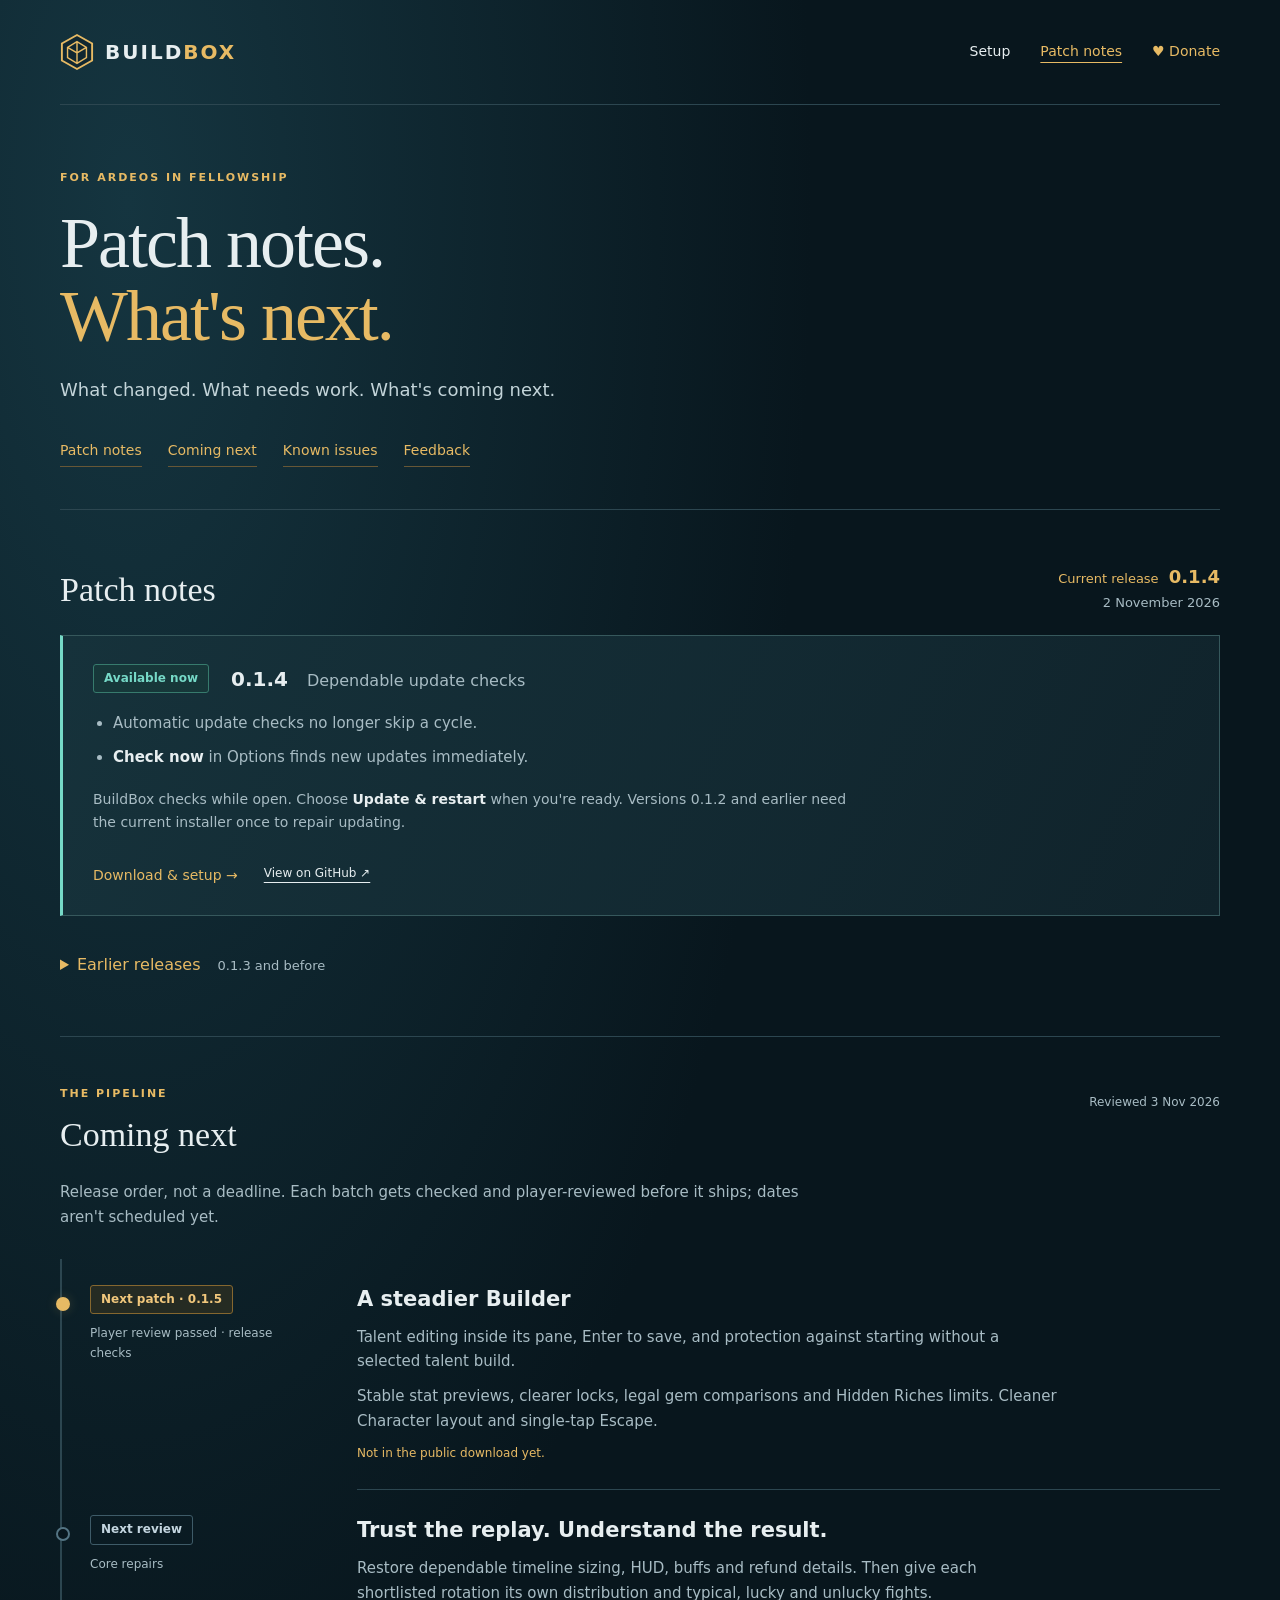
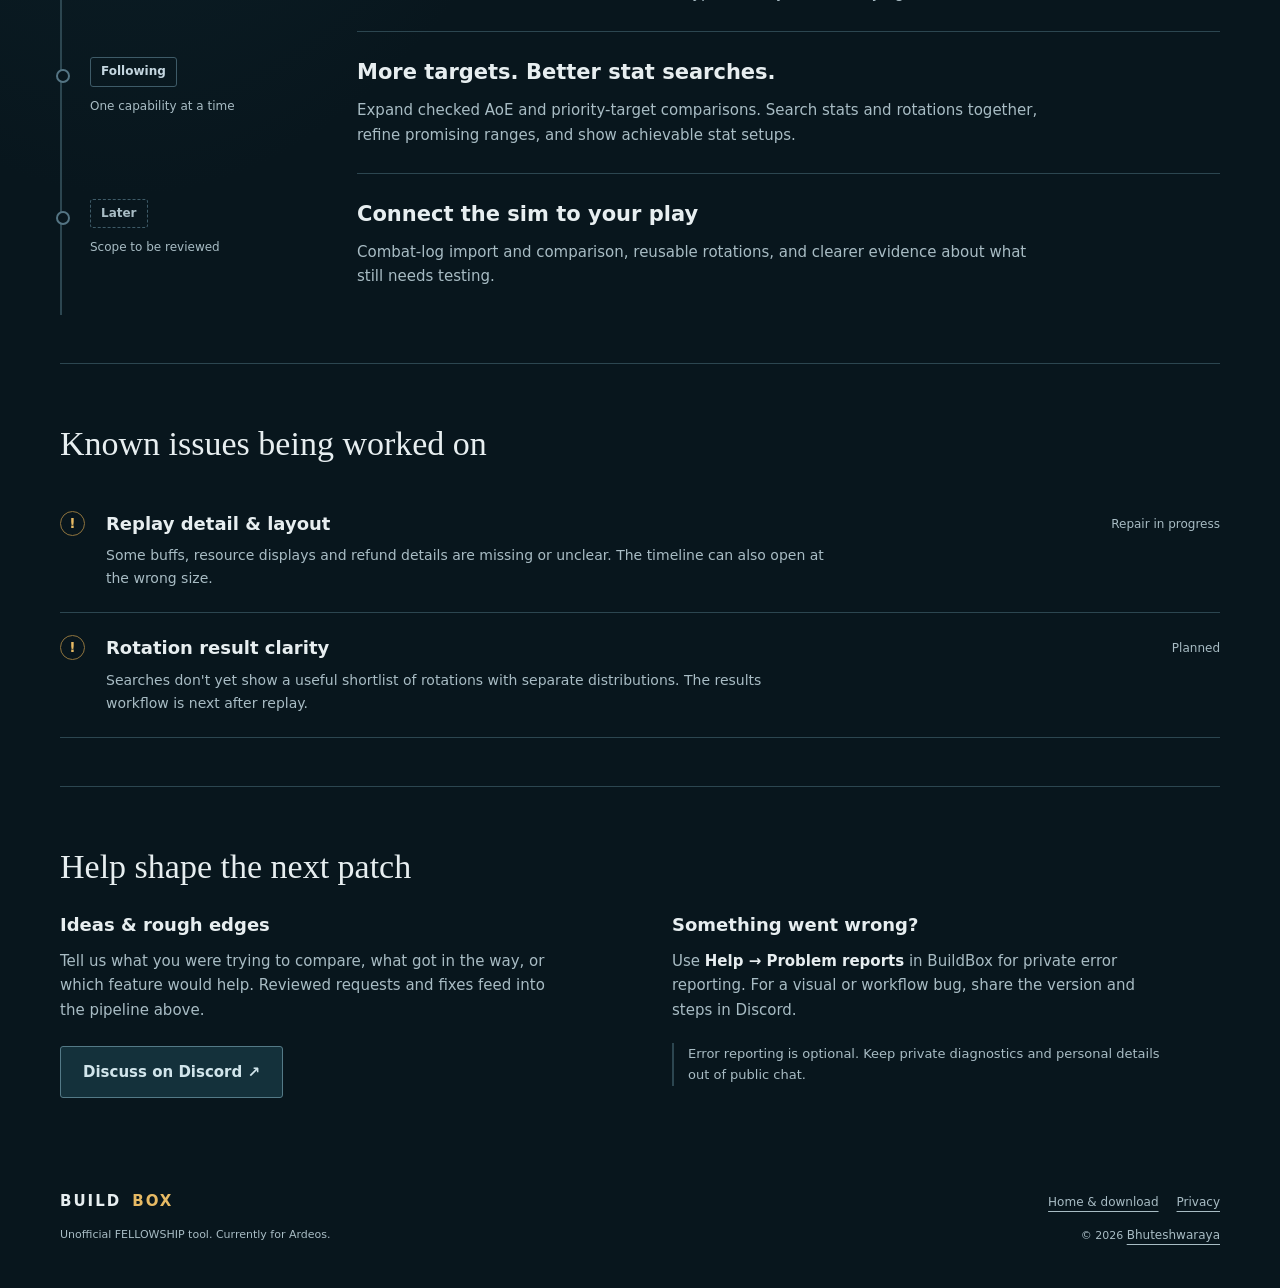
==== patch-notes.html @ 44f5eed3 "Add patch notes, upcoming features and feedback guidance" ====
<!doctype html>
<html lang="en">
<head>
  <meta charset="utf-8">
  <meta name="viewport" content="width=device-width, initial-scale=1">
  <meta name="description" content="BuildBox patch notes, upcoming features and known issues. Follow development of the Ardeos build and rotation optimizer for FELLOWSHIP.">
  <meta property="og:type" content="website">
  <meta property="og:title" content="BuildBox — Patch notes &amp; what's next">
  <meta property="og:description" content="Released changes, the upcoming feature pipeline, and ways to help improve BuildBox for Ardeos.">
  <meta property="og:url" content="https://bhuteshwaraya.github.io/buildbox/patch-notes.html">
  <meta name="twitter:card" content="summary">
  <meta name="color-scheme" content="dark">
  <meta name="referrer" content="strict-origin-when-cross-origin">
  <title>Patch notes &amp; what's next — BuildBox</title>
  <link rel="icon" href="mark.svg" type="image/svg+xml">
  <link rel="stylesheet" href="style.css?v=20261103-notes">
  <link rel="stylesheet" href="updates.css?v=20261103">
</head>
<body class="updates-page">
  <a class="skip" href="#main">Skip to content</a>
  <header class="site-header wrap">
    <a class="brand" href="./" aria-label="BuildBox home"><img src="mark.svg" width="34" height="38" alt=""><span>BUILD<span class="gold">BOX</span></span></a>
    <nav aria-label="Main navigation"><a href="./#setup">Setup</a><a href="patch-notes.html" aria-current="page">Patch notes</a><a class="support-link" href="https://ko-fi.com/bhuteshwaraya" target="_blank" rel="noopener noreferrer">♥ Donate</a></nav>
  </header>
  <main id="main" class="wrap">
    <section class="updates-intro" aria-labelledby="updates-title">
      <p class="eyebrow">FOR ARDEOS IN FELLOWSHIP</p>
      <h1 id="updates-title">Patch notes.<br><em>What's next.</em></h1>
      <p class="intro">What changed. What needs work. What's coming next.</p>
      <nav class="page-links" aria-label="On this page"><a href="#released">Patch notes</a><a href="#pipeline">Coming next</a><a href="#known-issues">Known issues</a><a href="#feedback">Feedback</a></nav>
    </section>

    <section id="released" class="section" aria-labelledby="released-title">
      <div class="section-heading"><h2 id="released-title">Patch notes</h2><p class="release-date">Current release <strong>0.1.4</strong><br><time datetime="2026-11-02">2 November 2026</time></p></div>
      <article class="release-entry current-release" aria-labelledby="release-014">
        <div class="release-label"><span class="status-chip live">Available now</span><h3 id="release-014">0.1.4 <span>Dependable update checks</span></h3></div>
        <ul class="patch-list"><li>Automatic update checks no longer skip a cycle.</li><li><strong>Check now</strong> in Options finds new updates immediately.</li></ul>
        <p class="release-context">BuildBox checks while open. Choose <strong>Update &amp; restart</strong> when you're ready. Versions 0.1.2 and earlier need the current installer once to repair updating.</p>
        <div class="release-footer"><a class="text-link" href="./">Download &amp; setup →</a><a href="https://github.com/Bhuteshwaraya/buildbox/releases/tag/v0.1.4">View on GitHub ↗</a></div>
      </article>
      <details class="release-history">
        <summary>Earlier releases <span>0.1.3 and before</span></summary>
        <article class="release-entry"><h3>0.1.3 <span>Update recovery</span></h3><ul class="patch-list"><li>Fixed updates failing to restart BuildBox.</li><li>Update errors stay visible, and your saved setup is kept.</li></ul></article>
        <article class="release-entry"><h3>0.1.2 <span>Update controls</span></h3><ul class="patch-list"><li>Added one-action <strong>Update &amp; restart</strong> and immediate <strong>Check now</strong>.</li></ul><p class="release-context">Use the current installer if you're still on this version.</p></article>
        <article class="release-entry"><h3>0.1.1 <span>In-app updating</span></h3><ul class="patch-list"><li>Added update notifications, download progress, installation and restart inside BuildBox.</li><li>Added saved-work backups and restoration of compatible setup.</li></ul></article>
        <article class="release-entry"><h3>0.1.0.2 <span>Saved reports</span></h3><ul class="patch-list"><li>Fixed saved reports and replays failing to open after an update.</li><li>Reduced the Windows download size.</li></ul></article>
        <article class="release-entry"><h3>First release <span>The starting point</span></h3><ul class="patch-list"><li>Build choices, relic locks, talent cards, gems and Enchant counts.</li><li>Fight setup, rotation searches and computer-usage controls.</li><li>Build results, damage breakdowns and replay timelines.</li><li>Windows setup, save backups, Help and optional private error reports.</li></ul></article>
        <a class="text-link" href="https://github.com/Bhuteshwaraya/buildbox/releases">All GitHub releases ↗</a>
      </details>
    </section>

    <section id="pipeline" class="section" aria-labelledby="pipeline-title">
      <div class="section-heading"><div><p class="eyebrow">THE PIPELINE</p><h2 id="pipeline-title">Coming next</h2></div><p class="roadmap-date">Reviewed <time datetime="2026-11-03">3 Nov 2026</time></p></div>
      <p class="section-lead">Release order, not a deadline. Each batch gets checked and player-reviewed before it ships; dates aren't scheduled yet.</p>
      <ol class="pipeline-list">
        <li class="pipeline-step next-up">
          <div class="pipeline-stage"><span class="status-chip testing">Next patch · 0.1.5</span><span class="stage-detail">Player review passed · release checks</span></div>
          <div class="pipeline-body"><h3>A steadier Builder</h3><p>Talent editing inside its pane, Enter to save, and protection against starting without a selected talent build.</p><p>Stable stat previews, clearer locks, legal gem comparisons and Hidden Riches limits. Cleaner Character layout and single-tap Escape.</p><p class="not-released">Not in the public download yet.</p></div>
        </li>
        <li class="pipeline-step">
          <div class="pipeline-stage"><span class="status-chip">Next review</span><span class="stage-detail">Core repairs</span></div>
          <div class="pipeline-body"><h3>Trust the replay. Understand the result.</h3><p>Restore dependable timeline sizing, HUD, buffs and refund details. Then give each shortlisted rotation its own distribution and typical, lucky and unlucky fights.</p></div>
        </li>
        <li class="pipeline-step">
          <div class="pipeline-stage"><span class="status-chip">Following</span><span class="stage-detail">One capability at a time</span></div>
          <div class="pipeline-body"><h3>More targets. Better stat searches.</h3><p>Expand checked AoE and priority-target comparisons. Search stats and rotations together, refine promising ranges, and show achievable stat setups.</p></div>
        </li>
        <li class="pipeline-step">
          <div class="pipeline-stage"><span class="status-chip later">Later</span><span class="stage-detail">Scope to be reviewed</span></div>
          <div class="pipeline-body"><h3>Connect the sim to your play</h3><p>Combat-log import and comparison, reusable rotations, and clearer evidence about what still needs testing.</p></div>
        </li>
      </ol>
    </section>

    <section id="known-issues" class="section" aria-labelledby="issues-title">
      <h2 id="issues-title">Known issues being worked on</h2>
      <div class="issue-list"><article><span class="issue-marker" aria-hidden="true">!</span><div><h3>Replay detail &amp; layout</h3><p>Some buffs, resource displays and refund details are missing or unclear. The timeline can also open at the wrong size.</p></div><span class="issue-state">Repair in progress</span></article><article><span class="issue-marker" aria-hidden="true">!</span><div><h3>Rotation result clarity</h3><p>Searches don't yet show a useful shortlist of rotations with separate distributions. The results workflow is next after replay.</p></div><span class="issue-state">Planned</span></article></div>
    </section>

    <section id="feedback" class="section" aria-labelledby="feedback-title">
      <h2 id="feedback-title">Help shape the next patch</h2>
      <div class="feedback-grid"><article><h3>Ideas &amp; rough edges</h3><p>Tell us what you were trying to compare, what got in the way, or which feature would help. Reviewed requests and fixes feed into the pipeline above.</p><a class="button feedback-button" href="https://discord.gg/cBM9TTjxJ" target="_blank" rel="noopener noreferrer">Discuss on Discord ↗</a></article><article><h3>Something went wrong?</h3><p>Use <strong>Help → Problem reports</strong> in BuildBox for private error reporting. For a visual or workflow bug, share the version and steps in Discord.</p><p class="privacy-hint">Error reporting is optional. Keep private diagnostics and personal details out of public chat.</p></article></div>
    </section>
  </main>
  <footer class="wrap footer"><div><span class="brand">BUILD<span class="gold">BOX</span></span><p>Unofficial FELLOWSHIP tool. Currently for Ardeos.</p></div><div><a href="./">Home &amp; download</a><a href="./#privacy">Privacy</a><p>© 2026 <a href="https://github.com/Bhuteshwaraya">Bhuteshwaraya</a></p></div></footer>
</body>
</html>
---- style.css ----
:root{color-scheme:dark;--bg:#08161d;--panel:#102731;--line:#2c4650;--text:#e7eef0;--muted:#a8bcc4;--gold:#e7ba64;--teal:#76d9c7}*{box-sizing:border-box}html{scroll-behavior:smooth;scroll-padding-top:32px}body{margin:0;background:radial-gradient(ellipse at 10% 7%,#153540 0,transparent 42%),var(--bg);color:var(--text);font:16px/1.65 "Segoe UI",system-ui,sans-serif}.wrap{width:min(1160px,calc(100% - 64px));margin-inline:auto}a{color:inherit;text-underline-offset:5px}a:hover{color:var(--gold)}a:focus-visible,summary:focus-visible{outline:3px solid var(--teal);outline-offset:5px}h1,h2,h3,p{margin:0}h1,h2{font-family:Georgia,"Times New Roman",serif;font-weight:400}h3{font-size:18px;font-weight:600;line-height:1.4}.gold{color:var(--gold)}.muted{color:var(--muted)}.site-header{min-height:105px;display:flex;justify-content:space-between;align-items:center;border-bottom:1px solid var(--line);gap:28px}.brand{display:inline-flex;align-items:center;gap:11px;text-decoration:none;font-weight:650;letter-spacing:2px;font-size:20px}.brand>span{display:inline}nav{display:flex;align-items:center;gap:30px;font-size:14px}nav a{text-decoration:none}.support-link{color:var(--gold)}.hero{display:grid;grid-template-columns:1.12fr 1fr;gap:72px;padding-block:74px 84px}.eyebrow{font-size:11px;font-weight:650;letter-spacing:2px;color:var(--gold);line-height:1.6}.status-dot{display:inline-block;background:var(--teal);border-radius:50%;width:6px;height:6px;margin-right:9px;vertical-align:2px}h1{font-size:clamp(60px,6.8vw,88px);line-height:1.02;letter-spacing:-3px;margin:24px 0 28px}h1 em{color:var(--gold);font-style:normal}.intro{font-size:18px;line-height:1.65;max-width:460px;color:#c3d4d9}.download-actions{display:flex;align-items:center;flex-wrap:wrap;gap:20px;margin:32px 0 14px}.button{display:inline-flex;align-items:center;justify-content:center;min-height:52px;padding:12px 22px;text-decoration:none;border:1px solid var(--gold);font-weight:650;font-size:15px;border-radius:3px;transition:background .15s,box-shadow .15s}.primary{background:var(--gold);color:#15232b}.primary:hover{background:#f2cf8b;color:#15232b;box-shadow:0 0 26px #e7ba6420}.text-link{font-size:14px;color:var(--gold);text-decoration:none}.download-meta,.requirements{font-size:12px;color:var(--muted)}.requirements{margin-top:3px}.preview-notice{margin-top:25px;border-left:2px solid #927b4e;padding-left:14px;color:var(--muted);font-size:12px;max-width:470px}.preview-notice strong{color:#e4d5b7}.workflow{background:linear-gradient(140deg,#16323e,#0e232d);border:1px solid #3a5360;border-top:2px solid var(--gold);padding:28px 32px;align-self:center;position:relative}.workflow-heading{display:flex;justify-content:space-between;gap:12px;align-items:center}.local-label{font-size:11px;color:var(--teal)}.workflow h2{font-size:40px;line-height:1.15;margin:24px 0 8px}.steps{list-style:none;padding:0;margin:0}.steps li{border-bottom:1px solid var(--line);padding:25px 0}.steps p{font-size:14px;color:var(--muted);margin-top:8px}.mini-tags{display:flex;gap:8px;flex-wrap:wrap;margin-top:14px;font-size:10px;letter-spacing:.5px;color:var(--teal)}.mini-tags span{border:1px solid #365d62;padding:3px 9px}.workflow-foot{padding-top:22px;font-size:13px;color:var(--gold)}.workflow-foot span{font-size:12px;color:var(--muted)}.section{border-top:1px solid var(--line);padding-block:60px}.section h2{font-size:34px;line-height:1.2;margin:12px 0 24px}.setup{display:grid;grid-template-columns:1fr 1.3fr;gap:90px}.section-intro p:not(.eyebrow){color:var(--muted);font-size:15px;margin-top:18px}.install-steps{padding:0;margin:0;list-style:none}.install-steps li+li{margin-top:28px}.install-steps h3{display:flex;align-items:center;gap:14px;margin-bottom:8px}.install-steps h3 span{font-size:12px;border:1px solid #6b6148;width:26px;height:26px;display:grid;place-items:center;color:var(--gold);flex:none}.install-steps p{font-size:14px;color:var(--muted);margin-left:40px}.install-steps p+p{margin-top:8px}.section-heading{display:flex;align-items:flex-start;justify-content:space-between;gap:24px}.release-date{font-size:13px;color:var(--gold);text-align:right;padding-top:4px}.release-date time{color:var(--muted)}.release-grid{display:grid;grid-template-columns:1fr 1fr;gap:64px;margin-top:12px}.release-grid h3{color:var(--teal);font-size:15px}.release-grid ul{font-size:14px;color:var(--muted);padding-left:18px;margin:14px 0 0}.release-grid li+li{margin-top:10px}.release-footer{display:flex;flex-wrap:wrap;gap:26px;font-size:12px;margin-top:30px}.practical{display:grid;grid-template-columns:repeat(3,1fr);gap:38px}.practical h2{font-size:25px;margin-bottom:18px}.practical p:not(.eyebrow){font-size:13px;color:var(--muted)}.practical p+p{margin-top:12px}.support{border-top:1px solid #a78a50;border-bottom:1px solid #3e4e48;background:linear-gradient(105deg,#26352d,#132630);padding:35px 38px;display:flex;align-items:center;justify-content:space-between;gap:36px}.support h2{font-size:29px;margin:8px 0}.support p:not(.eyebrow){font-size:14px;color:var(--muted);max-width:620px}.support-button{flex:none;color:var(--gold);background:#e7ba6409}.support-button:hover{background:#e7ba641c}.footer{padding-block:42px;display:flex;justify-content:space-between;gap:26px;color:var(--muted)}.footer .brand{font-size:15px;color:var(--text)}.footer p{font-size:11px;margin-top:12px}.footer>div:last-child{text-align:right}.footer a{font-size:12px;margin-left:18px}.skip{position:absolute;left:18px;top:-100px;background:var(--gold);color:var(--bg);padding:10px 18px;z-index:2}.skip:focus{top:10px}@media(max-width:1000px){.hero{gap:36px}.workflow{padding:24px}.workflow-heading{align-items:start;flex-direction:column;gap:4px}.setup{gap:48px}.practical{gap:24px}.practical h2{font-size:23px}.hero h1{font-size:76px}.download-actions{gap:16px}}@media(max-width:760px){.wrap{width:calc(100% - 36px)}.site-header{min-height:82px}.brand{font-size:17px;letter-spacing:1px;gap:8px}.brand img{width:27px}nav{gap:15px;font-size:12px}.hero{grid-template-columns:1fr;padding-block:45px 48px;gap:38px}.hero h1{font-size:clamp(48px,16vw,72px)}.intro{max-width:570px}.workflow{padding:25px}.workflow-heading{flex-direction:row;align-items:center}.workflow h2{font-size:34px}.section{padding-block:42px}.setup,.release-grid,.practical{grid-template-columns:1fr;gap:30px}.section h2{font-size:30px;margin-bottom:18px}.practical h2{font-size:26px}.section-intro p:not(.eyebrow){margin-top:12px}.section-heading{gap:16px}.release-date{font-size:11px;min-width:115px}.release-grid{margin-top:8px}.release-footer{gap:18px}.support{padding:25px;align-items:flex-start;flex-direction:column;gap:24px}.support h2{font-size:28px}.footer{padding-block:30px;flex-direction:column}.footer>div:last-child{text-align:left}.footer a{margin:0 18px 0 0}}@media(max-width:380px){nav{gap:10px}.site-header .brand{font-size:15px}.brand img{width:23px}.eyebrow{letter-spacing:1.4px}.workflow-heading{flex-direction:column;align-items:flex-start}.section-heading{flex-direction:column;gap:0}.release-date{text-align:left}.download-actions .button{width:100%}}@media(prefers-reduced-motion:reduce){html{scroll-behavior:auto}.button{transition:none}}

.hero-copy,.workflow{min-width:0}
.workflow h2{margin-top:0;font-size:32px}.steps li:last-child{border-bottom:0;padding-bottom:0}.patch-list{padding-left:20px;color:var(--muted);font-size:15px;margin:0}.patch-list li+li{margin-top:9px}.practical h2{margin-top:0}.download-meta,.requirements,.preview-notice{font-size:13px}.footer a{margin-left:0}.footer>div:last-child>a+a{margin-left:18px}
.download-release{display:flex;align-items:baseline;gap:10px;margin:26px 0 12px;color:var(--muted);font-size:14px;line-height:1.5;font-variant-numeric:tabular-nums}.download-release strong{color:var(--gold);font-size:19px;font-weight:650}.download-release time{white-space:nowrap}

.download-release+.download-actions{margin-top:0}
---- updates.css ----
/* Shared theme lives in style.css; this page only adds release/pipeline layout. */
.updates-intro{padding:64px 0 42px;max-width:900px}
.updates-intro h1{font-size:clamp(48px,6vw,72px);letter-spacing:-2px;margin:20px 0 22px}
.updates-intro .intro{max-width:none}
.page-links{flex-wrap:wrap;gap:12px 26px;margin-top:30px}
.page-links a{color:var(--gold);border-bottom:1px solid #675736;padding:4px 0}
nav [aria-current="page"]{color:var(--gold);text-decoration:underline;text-underline-offset:6px}
.updates-page .section{padding-block:48px}
.updates-page .release-date strong{font-size:18px;margin-left:6px}
.release-entry{padding:26px 0;border-bottom:1px solid var(--line)}
.current-release{padding:28px 30px;background:linear-gradient(115deg,#16323b,#10232b);border:1px solid #36585c;border-left:3px solid var(--teal)}
.release-label{display:flex;align-items:center;flex-wrap:wrap;gap:12px 22px;margin-bottom:18px}
.release-entry h3{font-size:20px;color:var(--text)}
.release-entry h3 span{font-size:16px;font-weight:400;color:var(--muted);margin-left:12px}
.release-entry>h3{margin-bottom:12px}
.release-context{max-width:780px;font-size:14px;color:var(--muted);margin-top:18px}
.release-context strong,.patch-list strong,.feedback-grid strong{color:var(--text);font-weight:600}
.status-chip{display:inline-flex;align-items:center;width:fit-content;border:1px solid #3e5b68;border-radius:3px;padding:4px 10px;color:#c4d6e0;font-size:12px;font-weight:650;line-height:1.6;white-space:nowrap}
.status-chip.live{color:var(--teal);border-color:#377b6d;background:#1a463b55}
.status-chip.testing{color:#f1c77c;border-color:#85672f;background:#4d3c1c66}
.status-chip.later{color:var(--muted);border-style:dashed}
.release-history{margin-top:26px}
.release-history summary{cursor:pointer;color:var(--gold);padding:10px 0;width:fit-content}
.release-history summary span{color:var(--muted);font-size:13px;margin-left:12px}
.release-history>.text-link{display:inline-block;margin-top:24px}
.section-lead{color:var(--muted);max-width:760px;font-size:15px;margin-bottom:30px}
.roadmap-date{font-size:12px;color:var(--muted);padding-top:8px;white-space:nowrap}
.pipeline-list{list-style:none;margin:0;padding:0;position:relative}
.pipeline-step{display:grid;grid-template-columns:235px 1fr;gap:32px;padding:26px 0 26px 28px;border-left:2px solid var(--line);position:relative}
.pipeline-step::before{content:"";position:absolute;left:-6px;top:38px;width:10px;height:10px;border:2px solid #547483;border-radius:50%;background:var(--bg)}
.pipeline-step.next-up::before{background:var(--gold);border-color:var(--gold);box-shadow:0 0 12px #e7ba6433}
.pipeline-step+.pipeline-step .pipeline-body{border-top:1px solid var(--line);padding-top:26px;margin-top:-26px}
.pipeline-stage{display:flex;align-items:flex-start;flex-direction:column;gap:10px}
.stage-detail{font-size:12px;color:var(--muted);max-width:205px}
.pipeline-body h3{font-size:21px;color:var(--text);margin-bottom:10px}
.pipeline-body p{font-size:15px;color:var(--muted);max-width:700px}
.pipeline-body p+p{margin-top:10px}
.pipeline-body .not-released{font-size:12px;color:var(--gold)}
.issue-list article{display:grid;grid-template-columns:28px 1fr auto;gap:18px;align-items:start;padding:22px 0;border-bottom:1px solid var(--line)}
.issue-marker{border:1px solid #8f743e;color:var(--gold);font-size:14px;font-weight:700;width:25px;height:25px;display:grid;place-items:center;border-radius:50%}
.issue-list p{font-size:14px;color:var(--muted);margin-top:8px;max-width:720px}
.issue-state{color:var(--muted);font-size:12px;padding-top:4px}
.feedback-grid{display:grid;grid-template-columns:1fr 1fr;gap:64px}
.feedback-grid p{color:var(--muted);font-size:15px;max-width:490px;margin-top:12px}
.feedback-button{margin-top:23px;border-color:#547a87;color:#d1e5eb;background:#14313b}
.feedback-button:hover{background:#214550;color:var(--text)}
.feedback-grid .privacy-hint{font-size:13px;color:var(--muted);border-left:2px solid var(--line);padding-left:14px;margin-top:20px}
@media(max-width:760px){.updates-intro{padding-top:40px}.updates-page .section{padding-block:36px}.current-release{padding:22px}.pipeline-step{grid-template-columns:1fr;gap:14px;padding-left:22px}.pipeline-step+.pipeline-step .pipeline-body{border-top:0;padding-top:0;margin-top:0}.pipeline-stage{gap:6px}.stage-detail{max-width:none}.issue-list article{grid-template-columns:25px 1fr;gap:14px}.issue-state{grid-column:2;padding-top:0}.feedback-grid{grid-template-columns:1fr;gap:34px}.roadmap-date{white-space:normal;max-width:120px}.release-entry h3 span{display:block;margin-left:0;margin-top:4px}}
@media(max-width:380px){.updates-intro h1{font-size:47px}.updates-page .section-heading{gap:12px}.roadmap-date{padding-top:0}.current-release{padding:19px}.release-history summary span{display:block;margin-left:16px}}
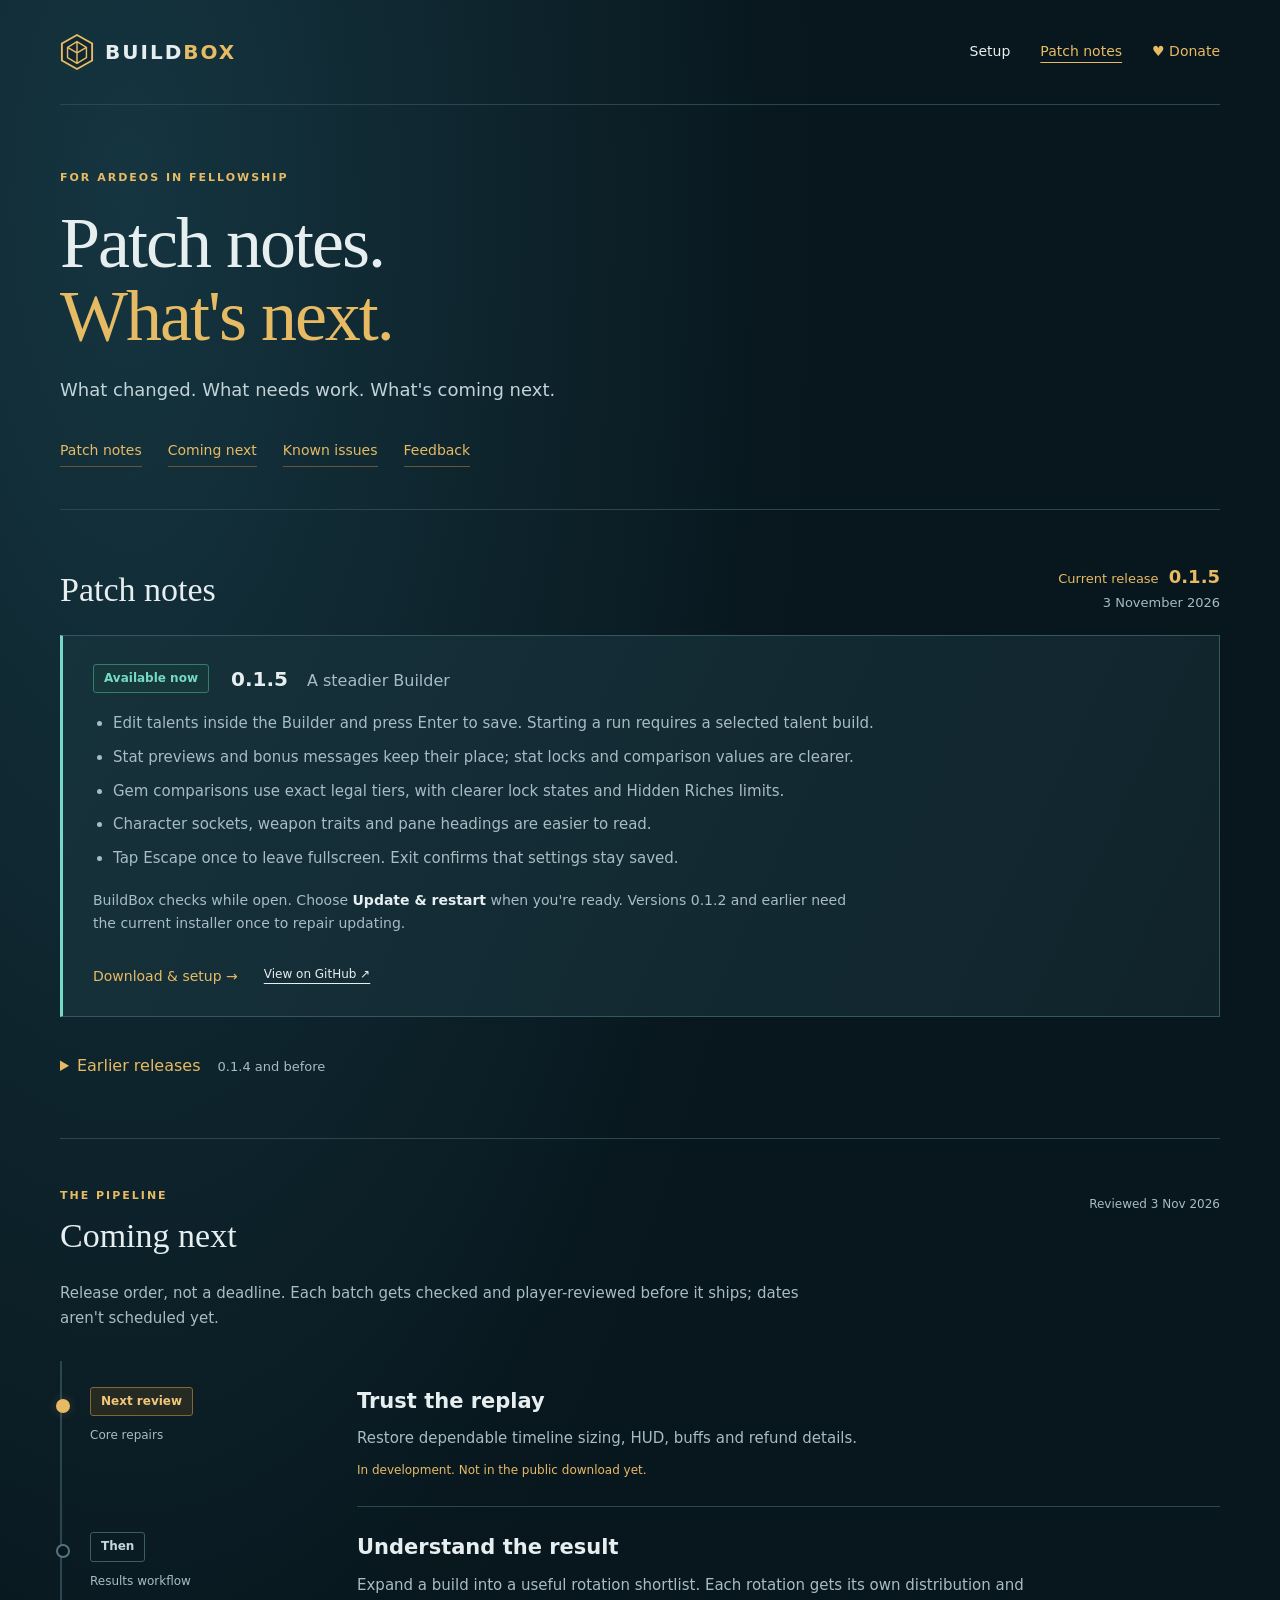
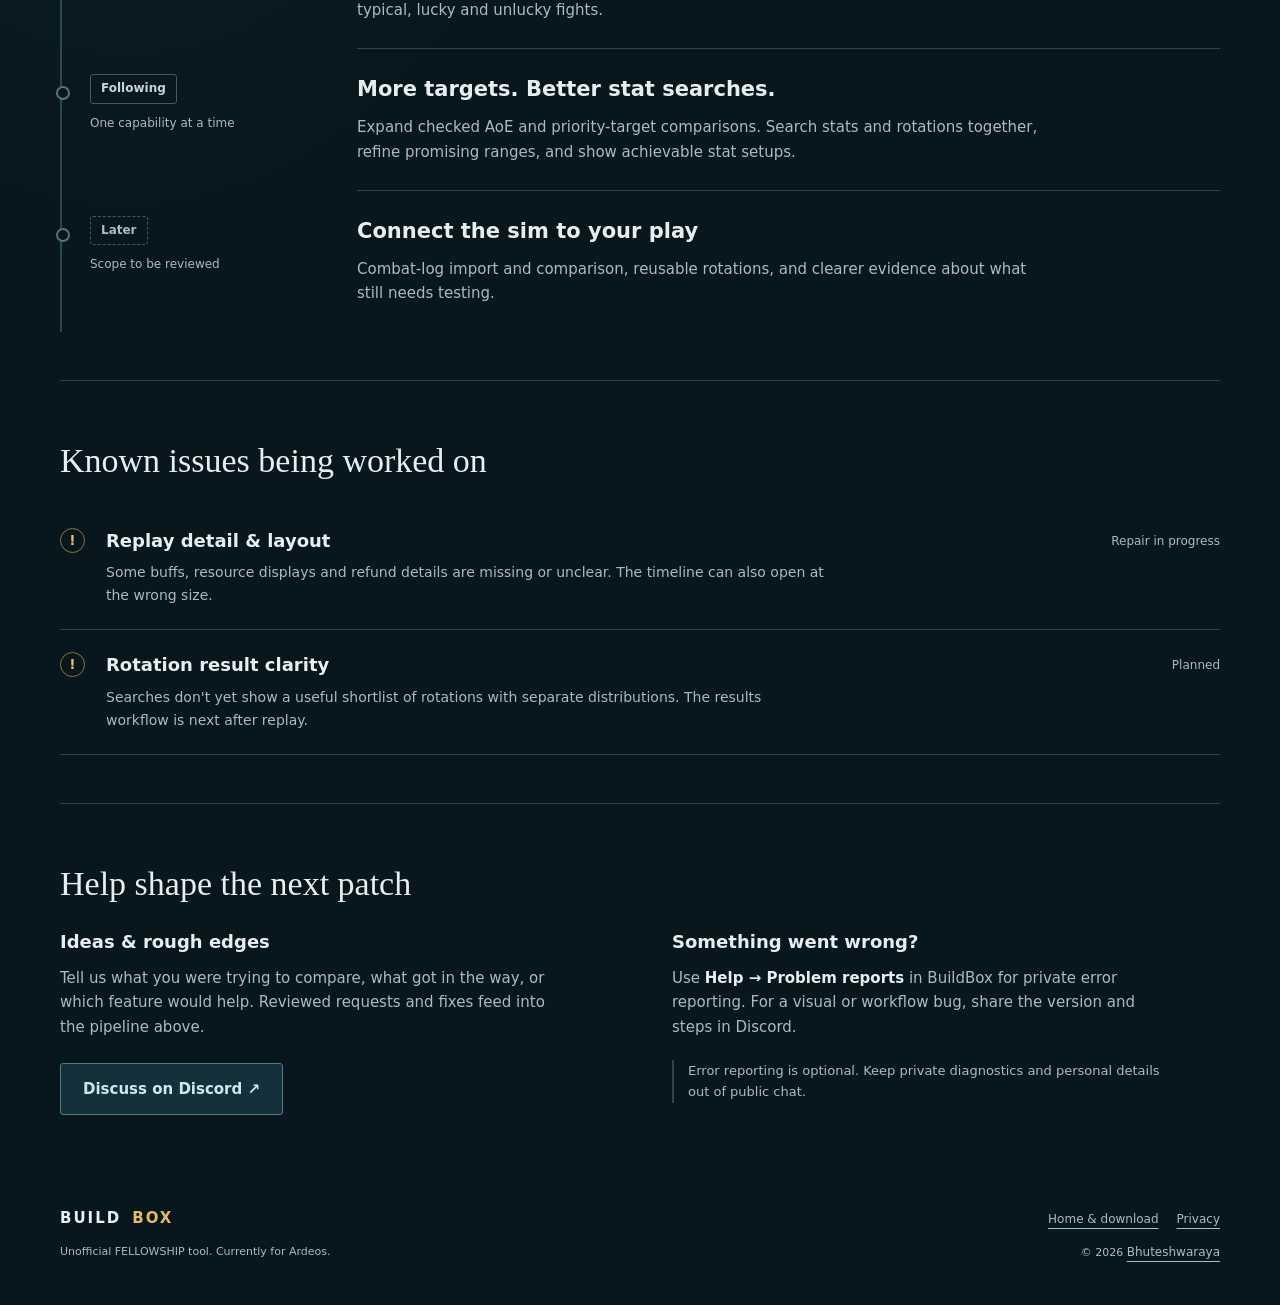
==== commit ac079d46: "Release 0.1.5: Builder improvements" ====
--- a/patch-notes.html
+++ b/patch-notes.html
@@ -31,15 +31,16 @@
     </section>
 
     <section id="released" class="section" aria-labelledby="released-title">
-      <div class="section-heading"><h2 id="released-title">Patch notes</h2><p class="release-date">Current release <strong>0.1.4</strong><br><time datetime="2026-11-02">2 November 2026</time></p></div>
-      <article class="release-entry current-release" aria-labelledby="release-014">
-        <div class="release-label"><span class="status-chip live">Available now</span><h3 id="release-014">0.1.4 <span>Dependable update checks</span></h3></div>
-        <ul class="patch-list"><li>Automatic update checks no longer skip a cycle.</li><li><strong>Check now</strong> in Options finds new updates immediately.</li></ul>
+      <div class="section-heading"><h2 id="released-title">Patch notes</h2><p class="release-date">Current release <strong>0.1.5</strong><br><time datetime="2026-11-03">3 November 2026</time></p></div>
+      <article class="release-entry current-release" aria-labelledby="release-015">
+        <div class="release-label"><span class="status-chip live">Available now</span><h3 id="release-015">0.1.5 <span>A steadier Builder</span></h3></div>
+        <ul class="patch-list"><li>Edit talents inside the Builder and press Enter to save. Starting a run requires a selected talent build.</li><li>Stat previews and bonus messages keep their place; stat locks and comparison values are clearer.</li><li>Gem comparisons use exact legal tiers, with clearer lock states and Hidden Riches limits.</li><li>Character sockets, weapon traits and pane headings are easier to read.</li><li>Tap Escape once to leave fullscreen. Exit confirms that settings stay saved.</li></ul>
         <p class="release-context">BuildBox checks while open. Choose <strong>Update &amp; restart</strong> when you're ready. Versions 0.1.2 and earlier need the current installer once to repair updating.</p>
-        <div class="release-footer"><a class="text-link" href="./">Download &amp; setup →</a><a href="https://github.com/Bhuteshwaraya/buildbox/releases/tag/v0.1.4">View on GitHub ↗</a></div>
+        <div class="release-footer"><a class="text-link" href="./">Download &amp; setup →</a><a href="https://github.com/Bhuteshwaraya/buildbox/releases/tag/v0.1.5">View on GitHub ↗</a></div>
       </article>
       <details class="release-history">
-        <summary>Earlier releases <span>0.1.3 and before</span></summary>
+        <summary>Earlier releases <span>0.1.4 and before</span></summary>
+        <article class="release-entry"><h3>0.1.4 <span>Dependable update checks</span></h3><ul class="patch-list"><li>Automatic update checks no longer skip a cycle.</li><li><strong>Check now</strong> in Options finds new updates immediately.</li></ul></article>
         <article class="release-entry"><h3>0.1.3 <span>Update recovery</span></h3><ul class="patch-list"><li>Fixed updates failing to restart BuildBox.</li><li>Update errors stay visible, and your saved setup is kept.</li></ul></article>
         <article class="release-entry"><h3>0.1.2 <span>Update controls</span></h3><ul class="patch-list"><li>Added one-action <strong>Update &amp; restart</strong> and immediate <strong>Check now</strong>.</li></ul><p class="release-context">Use the current installer if you're still on this version.</p></article>
         <article class="release-entry"><h3>0.1.1 <span>In-app updating</span></h3><ul class="patch-list"><li>Added update notifications, download progress, installation and restart inside BuildBox.</li><li>Added saved-work backups and restoration of compatible setup.</li></ul></article>
@@ -54,12 +55,12 @@
       <p class="section-lead">Release order, not a deadline. Each batch gets checked and player-reviewed before it ships; dates aren't scheduled yet.</p>
       <ol class="pipeline-list">
         <li class="pipeline-step next-up">
-          <div class="pipeline-stage"><span class="status-chip testing">Next patch · 0.1.5</span><span class="stage-detail">Player review passed · release checks</span></div>
-          <div class="pipeline-body"><h3>A steadier Builder</h3><p>Talent editing inside its pane, Enter to save, and protection against starting without a selected talent build.</p><p>Stable stat previews, clearer locks, legal gem comparisons and Hidden Riches limits. Cleaner Character layout and single-tap Escape.</p><p class="not-released">Not in the public download yet.</p></div>
+          <div class="pipeline-stage"><span class="status-chip testing">Next review</span><span class="stage-detail">Core repairs</span></div>
+          <div class="pipeline-body"><h3>Trust the replay</h3><p>Restore dependable timeline sizing, HUD, buffs and refund details.</p><p class="not-released">In development. Not in the public download yet.</p></div>
         </li>
         <li class="pipeline-step">
-          <div class="pipeline-stage"><span class="status-chip">Next review</span><span class="stage-detail">Core repairs</span></div>
-          <div class="pipeline-body"><h3>Trust the replay. Understand the result.</h3><p>Restore dependable timeline sizing, HUD, buffs and refund details. Then give each shortlisted rotation its own distribution and typical, lucky and unlucky fights.</p></div>
+          <div class="pipeline-stage"><span class="status-chip">Then</span><span class="stage-detail">Results workflow</span></div>
+          <div class="pipeline-body"><h3>Understand the result</h3><p>Expand a build into a useful rotation shortlist. Each rotation gets its own distribution and typical, lucky and unlucky fights.</p></div>
         </li>
         <li class="pipeline-step">
           <div class="pipeline-stage"><span class="status-chip">Following</span><span class="stage-detail">One capability at a time</span></div>
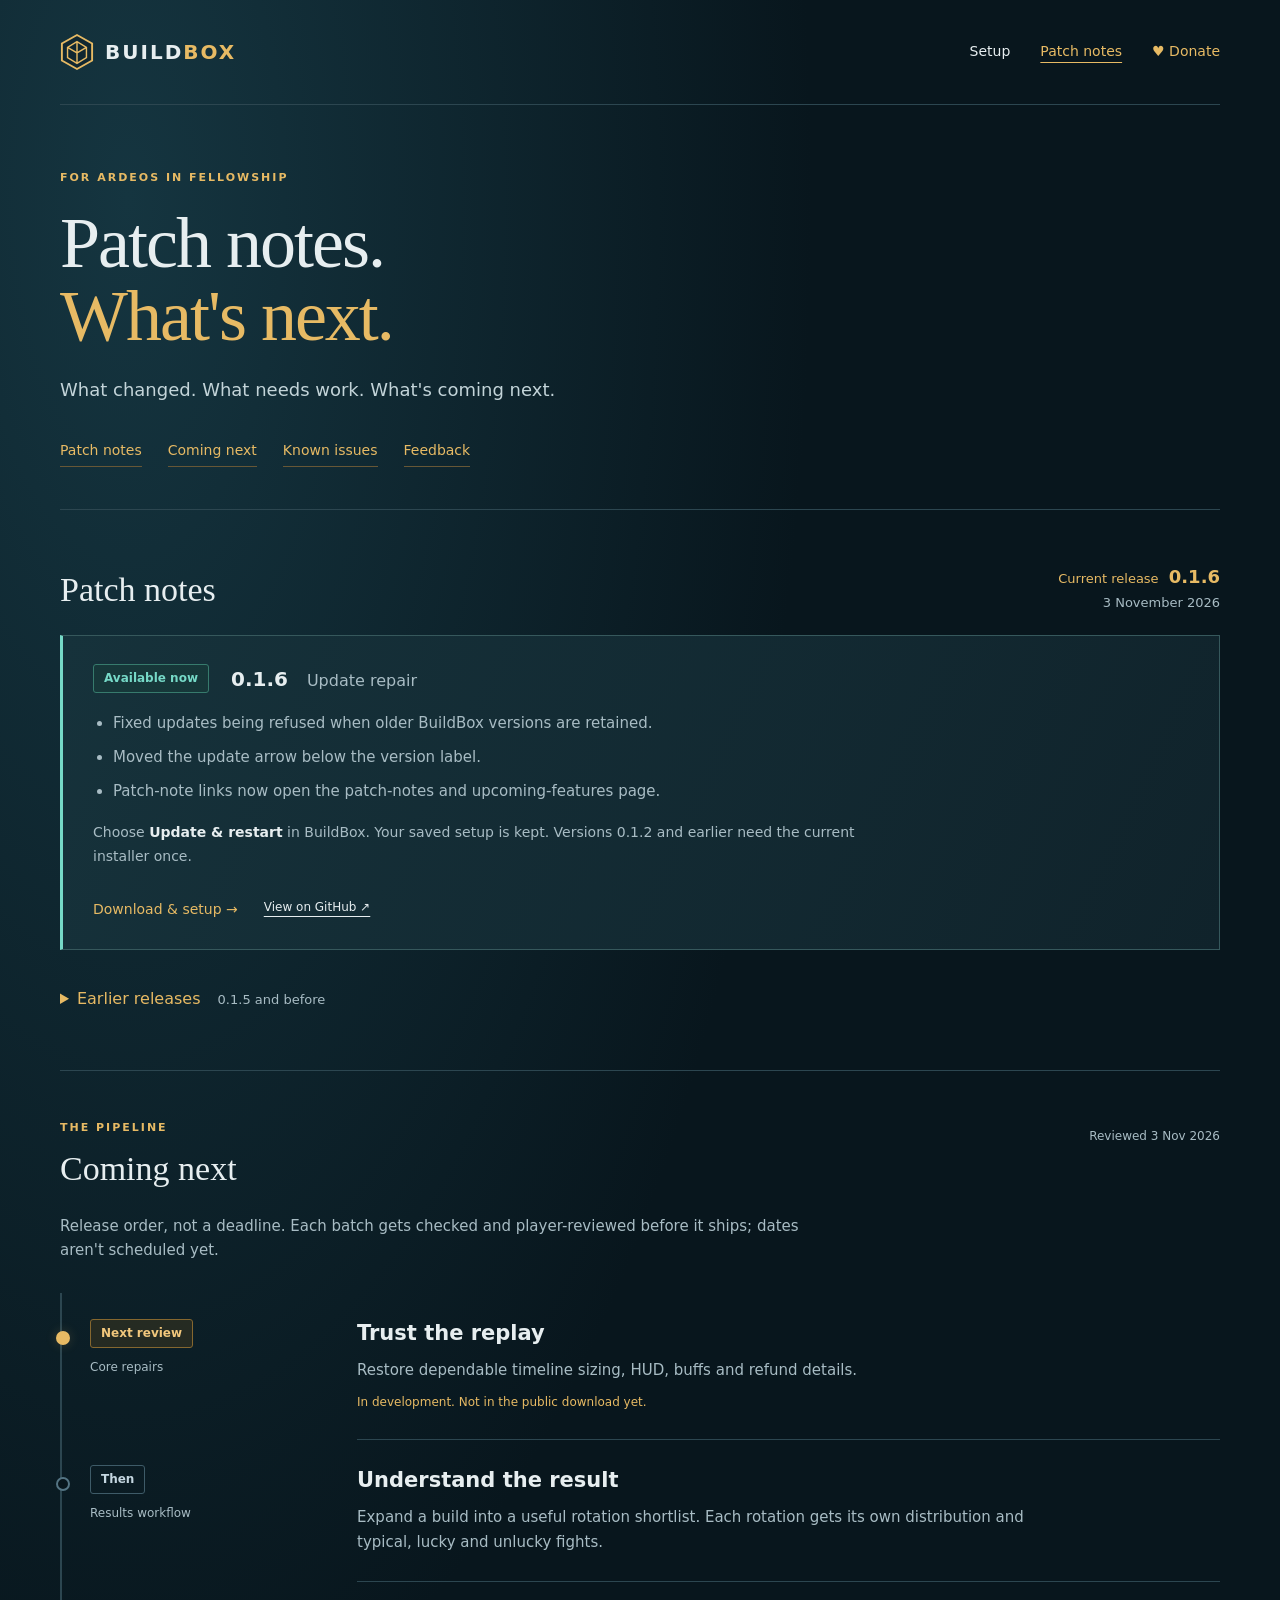
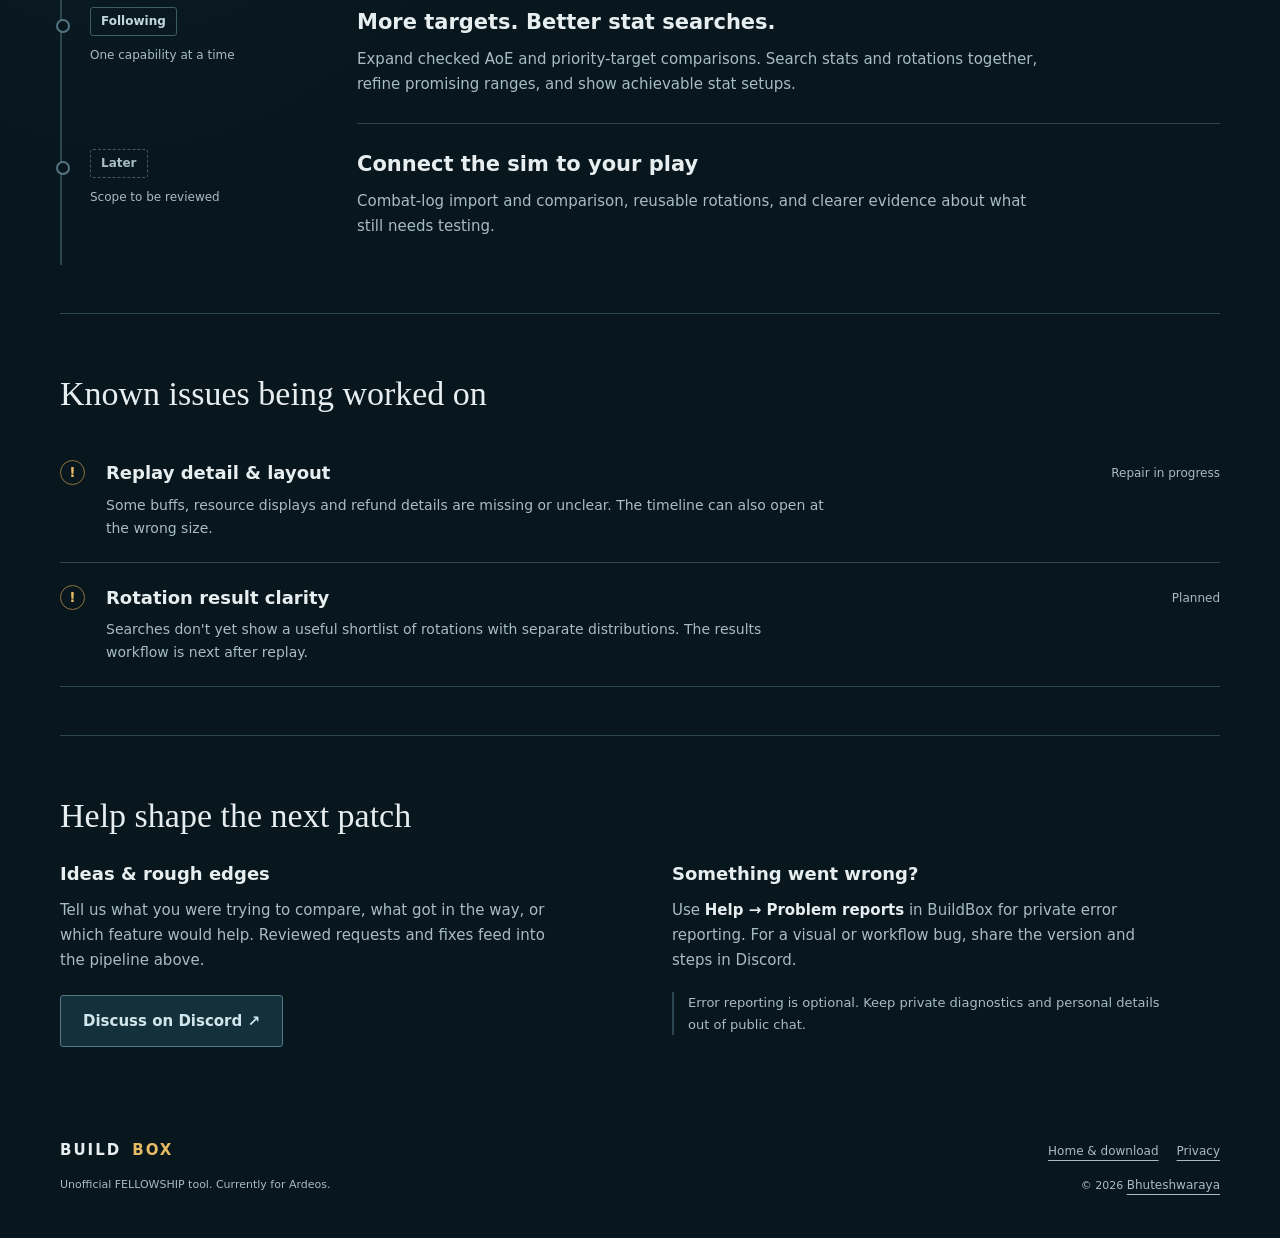
==== commit 95c9fa86: "Release BuildBox 0.1.6 update repair" ====
--- a/patch-notes.html
+++ b/patch-notes.html
@@ -31,15 +31,21 @@
     </section>
 
     <section id="released" class="section" aria-labelledby="released-title">
-      <div class="section-heading"><h2 id="released-title">Patch notes</h2><p class="release-date">Current release <strong>0.1.5</strong><br><time datetime="2026-11-03">3 November 2026</time></p></div>
-      <article class="release-entry current-release" aria-labelledby="release-015">
-        <div class="release-label"><span class="status-chip live">Available now</span><h3 id="release-015">0.1.5 <span>A steadier Builder</span></h3></div>
+      <div class="section-heading"><h2 id="released-title">Patch notes</h2><p class="release-date">Current release <strong>0.1.6</strong><br><time datetime="2026-11-03">3 November 2026</time></p></div>
+      <article class="release-entry current-release" aria-labelledby="release-016">
+        <div class="release-label"><span class="status-chip live">Available now</span><h3 id="release-016">0.1.6 <span>Update repair</span></h3></div>
+        <ul class="patch-list"><li>Fixed updates being refused when older BuildBox versions are retained.</li><li>Moved the update arrow below the version label.</li><li>Patch-note links now open the patch-notes and upcoming-features page.</li></ul>
+        <p class="release-context">Choose <strong>Update &amp; restart</strong> in BuildBox. Your saved setup is kept. Versions 0.1.2 and earlier need the current installer once.</p>
+        <div class="release-footer"><a class="text-link" href="./">Download &amp; setup →</a><a href="https://github.com/Bhuteshwaraya/buildbox/releases/tag/v0.1.6">View on GitHub ↗</a></div>
+      </article>
+      <details class="release-history">
+        <summary>Earlier releases <span>0.1.5 and before</span></summary>
+      <article class="release-entry" aria-labelledby="release-015">
+        <div class="release-label"><h3 id="release-015">0.1.5 <span>A steadier Builder</span></h3></div>
         <ul class="patch-list"><li>Edit talents inside the Builder and press Enter to save. Starting a run requires a selected talent build.</li><li>Stat previews and bonus messages keep their place; stat locks and comparison values are clearer.</li><li>Gem comparisons use exact legal tiers, with clearer lock states and Hidden Riches limits.</li><li>Character sockets, weapon traits and pane headings are easier to read.</li><li>Tap Escape once to leave fullscreen. Exit confirms that settings stay saved.</li></ul>
         <p class="release-context">BuildBox checks while open. Choose <strong>Update &amp; restart</strong> when you're ready. Versions 0.1.2 and earlier need the current installer once to repair updating.</p>
         <div class="release-footer"><a class="text-link" href="./">Download &amp; setup →</a><a href="https://github.com/Bhuteshwaraya/buildbox/releases/tag/v0.1.5">View on GitHub ↗</a></div>
       </article>
-      <details class="release-history">
-        <summary>Earlier releases <span>0.1.4 and before</span></summary>
         <article class="release-entry"><h3>0.1.4 <span>Dependable update checks</span></h3><ul class="patch-list"><li>Automatic update checks no longer skip a cycle.</li><li><strong>Check now</strong> in Options finds new updates immediately.</li></ul></article>
         <article class="release-entry"><h3>0.1.3 <span>Update recovery</span></h3><ul class="patch-list"><li>Fixed updates failing to restart BuildBox.</li><li>Update errors stay visible, and your saved setup is kept.</li></ul></article>
         <article class="release-entry"><h3>0.1.2 <span>Update controls</span></h3><ul class="patch-list"><li>Added one-action <strong>Update &amp; restart</strong> and immediate <strong>Check now</strong>.</li></ul><p class="release-context">Use the current installer if you're still on this version.</p></article>
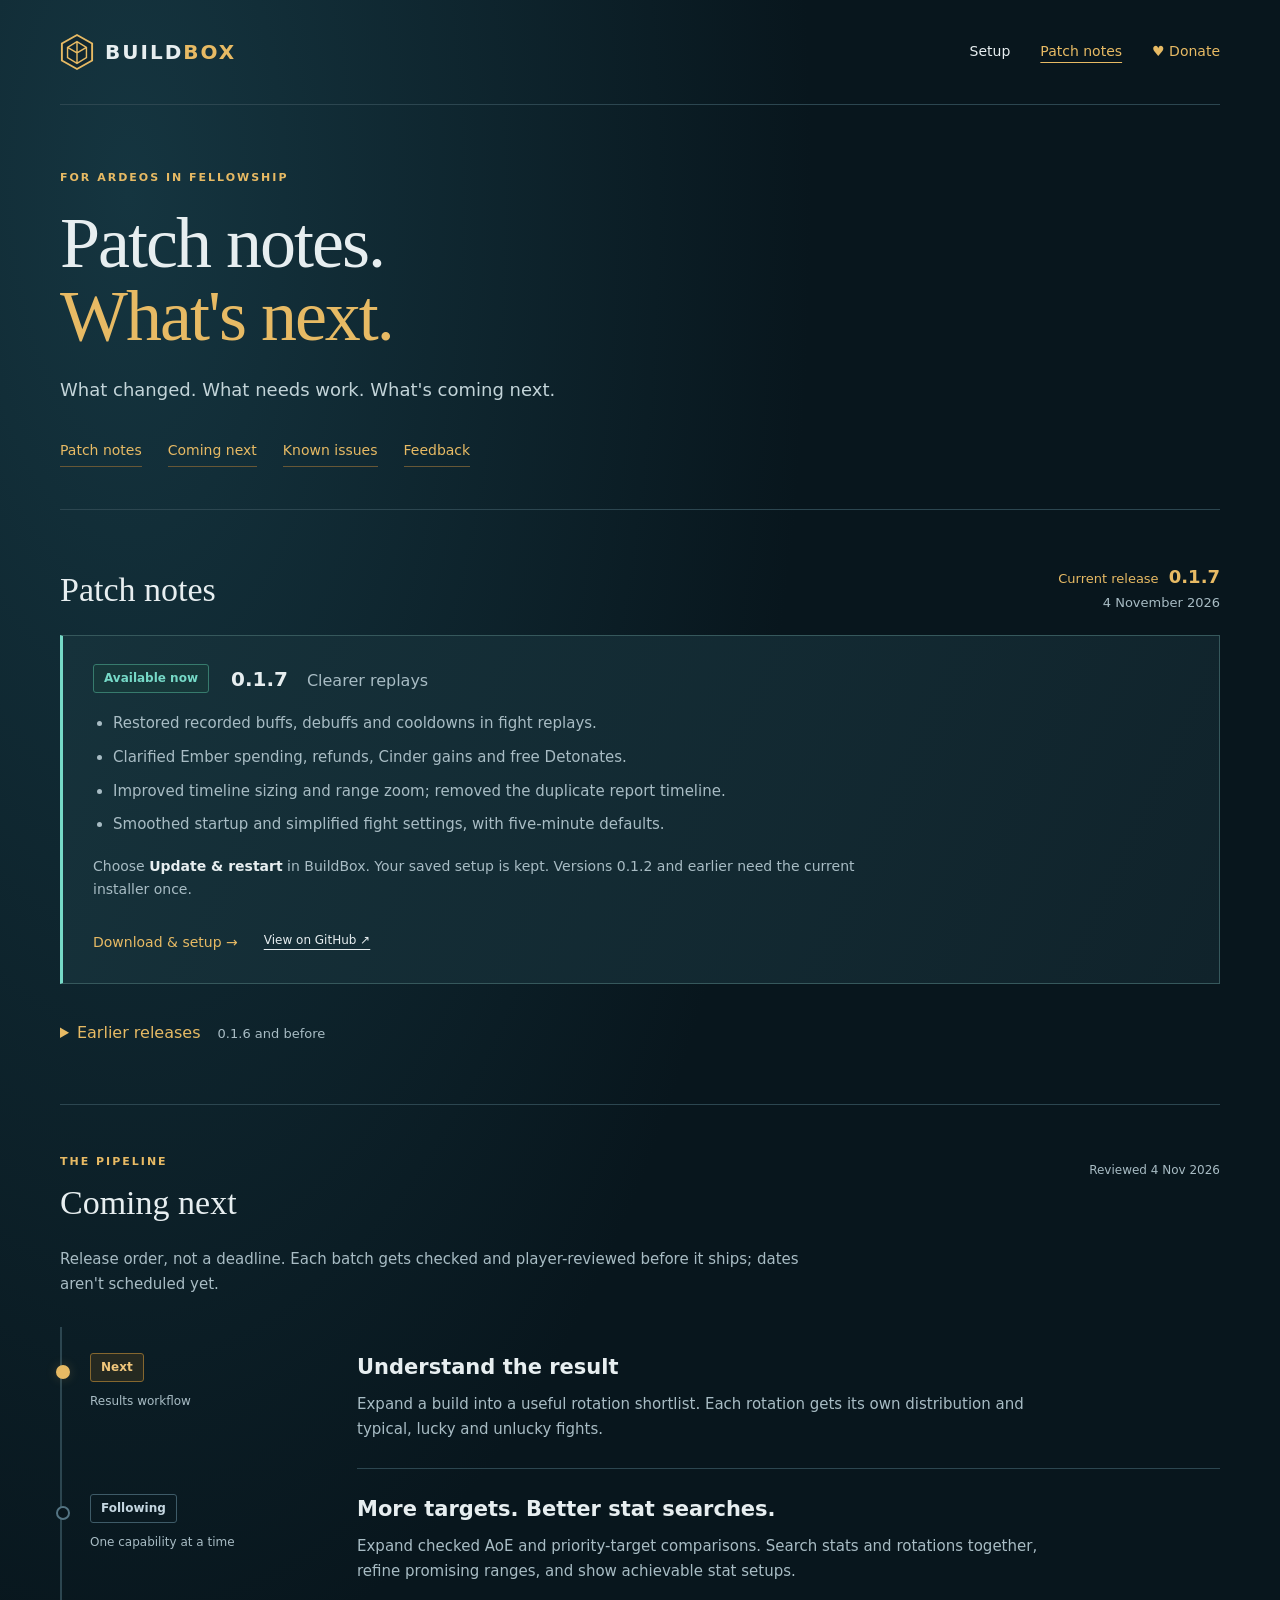
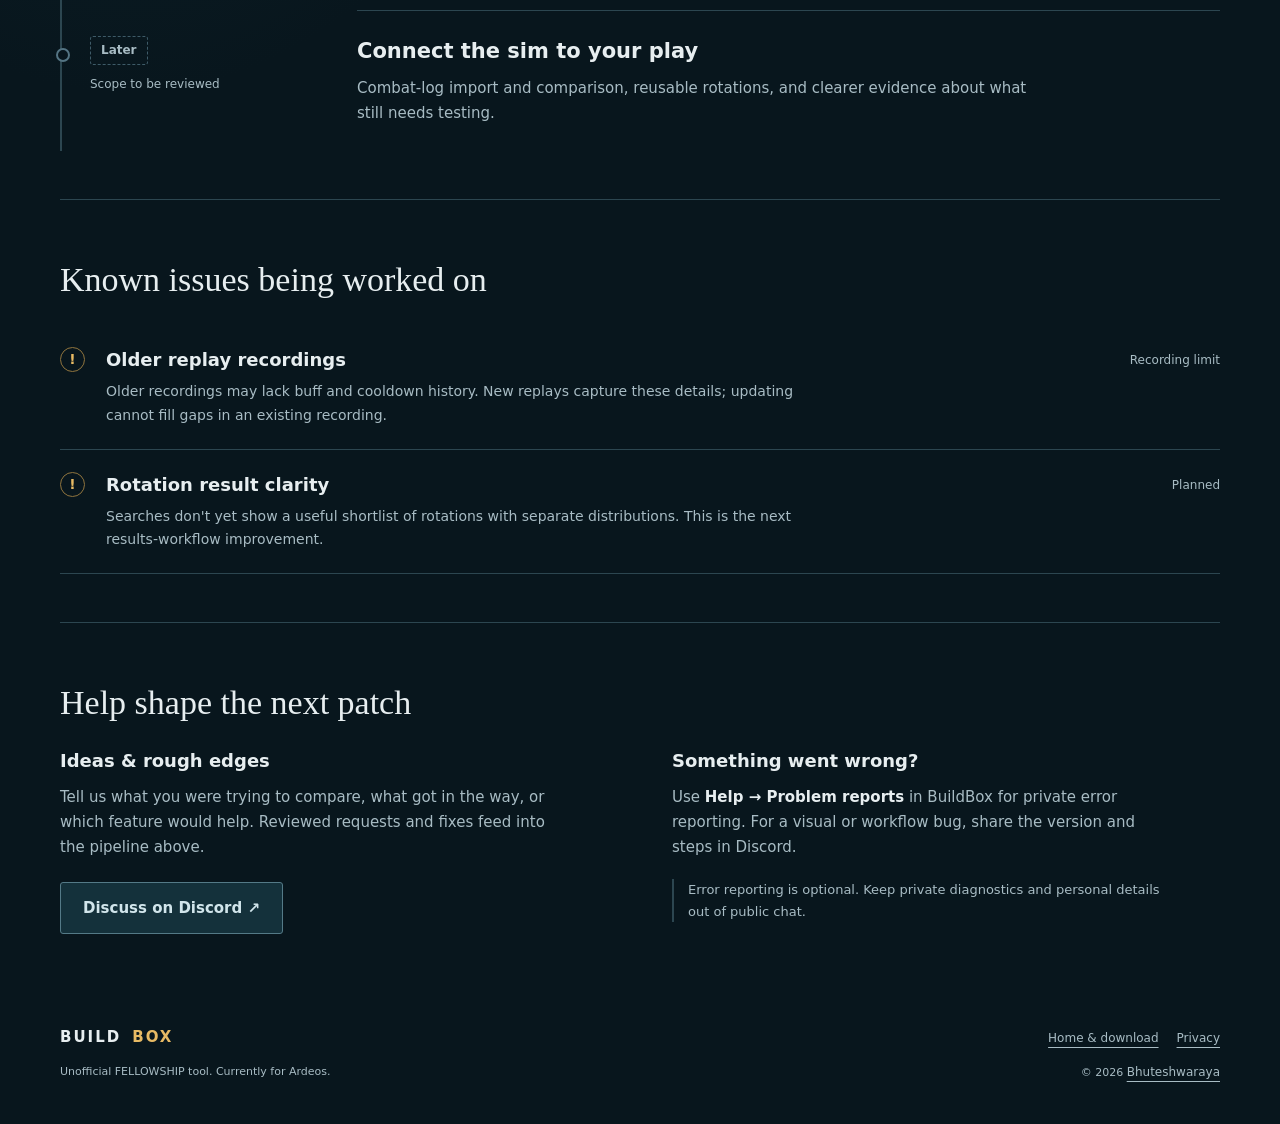
==== commit 2dbfc924: "Release BuildBox 0.1.7 replay and setup repairs" ====
--- a/patch-notes.html
+++ b/patch-notes.html
@@ -31,15 +31,22 @@
     </section>
 
     <section id="released" class="section" aria-labelledby="released-title">
-      <div class="section-heading"><h2 id="released-title">Patch notes</h2><p class="release-date">Current release <strong>0.1.6</strong><br><time datetime="2026-11-03">3 November 2026</time></p></div>
-      <article class="release-entry current-release" aria-labelledby="release-016">
-        <div class="release-label"><span class="status-chip live">Available now</span><h3 id="release-016">0.1.6 <span>Update repair</span></h3></div>
+      <div class="section-heading"><h2 id="released-title">Patch notes</h2><p class="release-date">Current release <strong>0.1.7</strong><br><time datetime="2026-11-04">4 November 2026</time></p></div>
+      <article class="release-entry current-release" aria-labelledby="release-017">
+        <div class="release-label"><span class="status-chip live">Available now</span><h3 id="release-017">0.1.7 <span>Clearer replays</span></h3></div>
+        <ul class="patch-list"><li>Restored recorded buffs, debuffs and cooldowns in fight replays.</li><li>Clarified Ember spending, refunds, Cinder gains and free Detonates.</li><li>Improved timeline sizing and range zoom; removed the duplicate report timeline.</li><li>Smoothed startup and simplified fight settings, with five-minute defaults.</li></ul>
+        <p class="release-context">Choose <strong>Update &amp; restart</strong> in BuildBox. Your saved setup is kept. Versions 0.1.2 and earlier need the current installer once.</p>
+        <div class="release-footer"><a class="text-link" href="./">Download &amp; setup →</a><a href="https://github.com/Bhuteshwaraya/buildbox/releases/tag/v0.1.7">View on GitHub ↗</a></div>
+      </article>
+      <details class="release-history">
+        <summary>Earlier releases <span>0.1.6 and before</span></summary>
+      <article class="release-entry" aria-labelledby="release-016">
+        <div class="release-label"><h3 id="release-016">0.1.6 <span>Update repair</span></h3></div>
         <ul class="patch-list"><li>Fixed updates being refused when older BuildBox versions are retained.</li><li>Moved the update arrow below the version label.</li><li>Patch-note links now open the patch-notes and upcoming-features page.</li></ul>
         <p class="release-context">Choose <strong>Update &amp; restart</strong> in BuildBox. Your saved setup is kept. Versions 0.1.2 and earlier need the current installer once.</p>
         <div class="release-footer"><a class="text-link" href="./">Download &amp; setup →</a><a href="https://github.com/Bhuteshwaraya/buildbox/releases/tag/v0.1.6">View on GitHub ↗</a></div>
       </article>
-      <details class="release-history">
-        <summary>Earlier releases <span>0.1.5 and before</span></summary>
+
       <article class="release-entry" aria-labelledby="release-015">
         <div class="release-label"><h3 id="release-015">0.1.5 <span>A steadier Builder</span></h3></div>
         <ul class="patch-list"><li>Edit talents inside the Builder and press Enter to save. Starting a run requires a selected talent build.</li><li>Stat previews and bonus messages keep their place; stat locks and comparison values are clearer.</li><li>Gem comparisons use exact legal tiers, with clearer lock states and Hidden Riches limits.</li><li>Character sockets, weapon traits and pane headings are easier to read.</li><li>Tap Escape once to leave fullscreen. Exit confirms that settings stay saved.</li></ul>
@@ -57,15 +64,11 @@
     </section>
 
     <section id="pipeline" class="section" aria-labelledby="pipeline-title">
-      <div class="section-heading"><div><p class="eyebrow">THE PIPELINE</p><h2 id="pipeline-title">Coming next</h2></div><p class="roadmap-date">Reviewed <time datetime="2026-11-03">3 Nov 2026</time></p></div>
+      <div class="section-heading"><div><p class="eyebrow">THE PIPELINE</p><h2 id="pipeline-title">Coming next</h2></div><p class="roadmap-date">Reviewed <time datetime="2026-11-04">4 Nov 2026</time></p></div>
       <p class="section-lead">Release order, not a deadline. Each batch gets checked and player-reviewed before it ships; dates aren't scheduled yet.</p>
       <ol class="pipeline-list">
         <li class="pipeline-step next-up">
-          <div class="pipeline-stage"><span class="status-chip testing">Next review</span><span class="stage-detail">Core repairs</span></div>
-          <div class="pipeline-body"><h3>Trust the replay</h3><p>Restore dependable timeline sizing, HUD, buffs and refund details.</p><p class="not-released">In development. Not in the public download yet.</p></div>
-        </li>
-        <li class="pipeline-step">
-          <div class="pipeline-stage"><span class="status-chip">Then</span><span class="stage-detail">Results workflow</span></div>
+          <div class="pipeline-stage"><span class="status-chip testing">Next</span><span class="stage-detail">Results workflow</span></div>
           <div class="pipeline-body"><h3>Understand the result</h3><p>Expand a build into a useful rotation shortlist. Each rotation gets its own distribution and typical, lucky and unlucky fights.</p></div>
         </li>
         <li class="pipeline-step">
@@ -81,7 +84,7 @@
 
     <section id="known-issues" class="section" aria-labelledby="issues-title">
       <h2 id="issues-title">Known issues being worked on</h2>
-      <div class="issue-list"><article><span class="issue-marker" aria-hidden="true">!</span><div><h3>Replay detail &amp; layout</h3><p>Some buffs, resource displays and refund details are missing or unclear. The timeline can also open at the wrong size.</p></div><span class="issue-state">Repair in progress</span></article><article><span class="issue-marker" aria-hidden="true">!</span><div><h3>Rotation result clarity</h3><p>Searches don't yet show a useful shortlist of rotations with separate distributions. The results workflow is next after replay.</p></div><span class="issue-state">Planned</span></article></div>
+      <div class="issue-list"><article><span class="issue-marker" aria-hidden="true">!</span><div><h3>Older replay recordings</h3><p>Older recordings may lack buff and cooldown history. New replays capture these details; updating cannot fill gaps in an existing recording.</p></div><span class="issue-state">Recording limit</span></article><article><span class="issue-marker" aria-hidden="true">!</span><div><h3>Rotation result clarity</h3><p>Searches don't yet show a useful shortlist of rotations with separate distributions. This is the next results-workflow improvement.</p></div><span class="issue-state">Planned</span></article></div>
     </section>
 
     <section id="feedback" class="section" aria-labelledby="feedback-title">
@@ -92,3 +95,4 @@
   <footer class="wrap footer"><div><span class="brand">BUILD<span class="gold">BOX</span></span><p>Unofficial FELLOWSHIP tool. Currently for Ardeos.</p></div><div><a href="./">Home &amp; download</a><a href="./#privacy">Privacy</a><p>© 2026 <a href="https://github.com/Bhuteshwaraya">Bhuteshwaraya</a></p></div></footer>
 </body>
 </html>
+
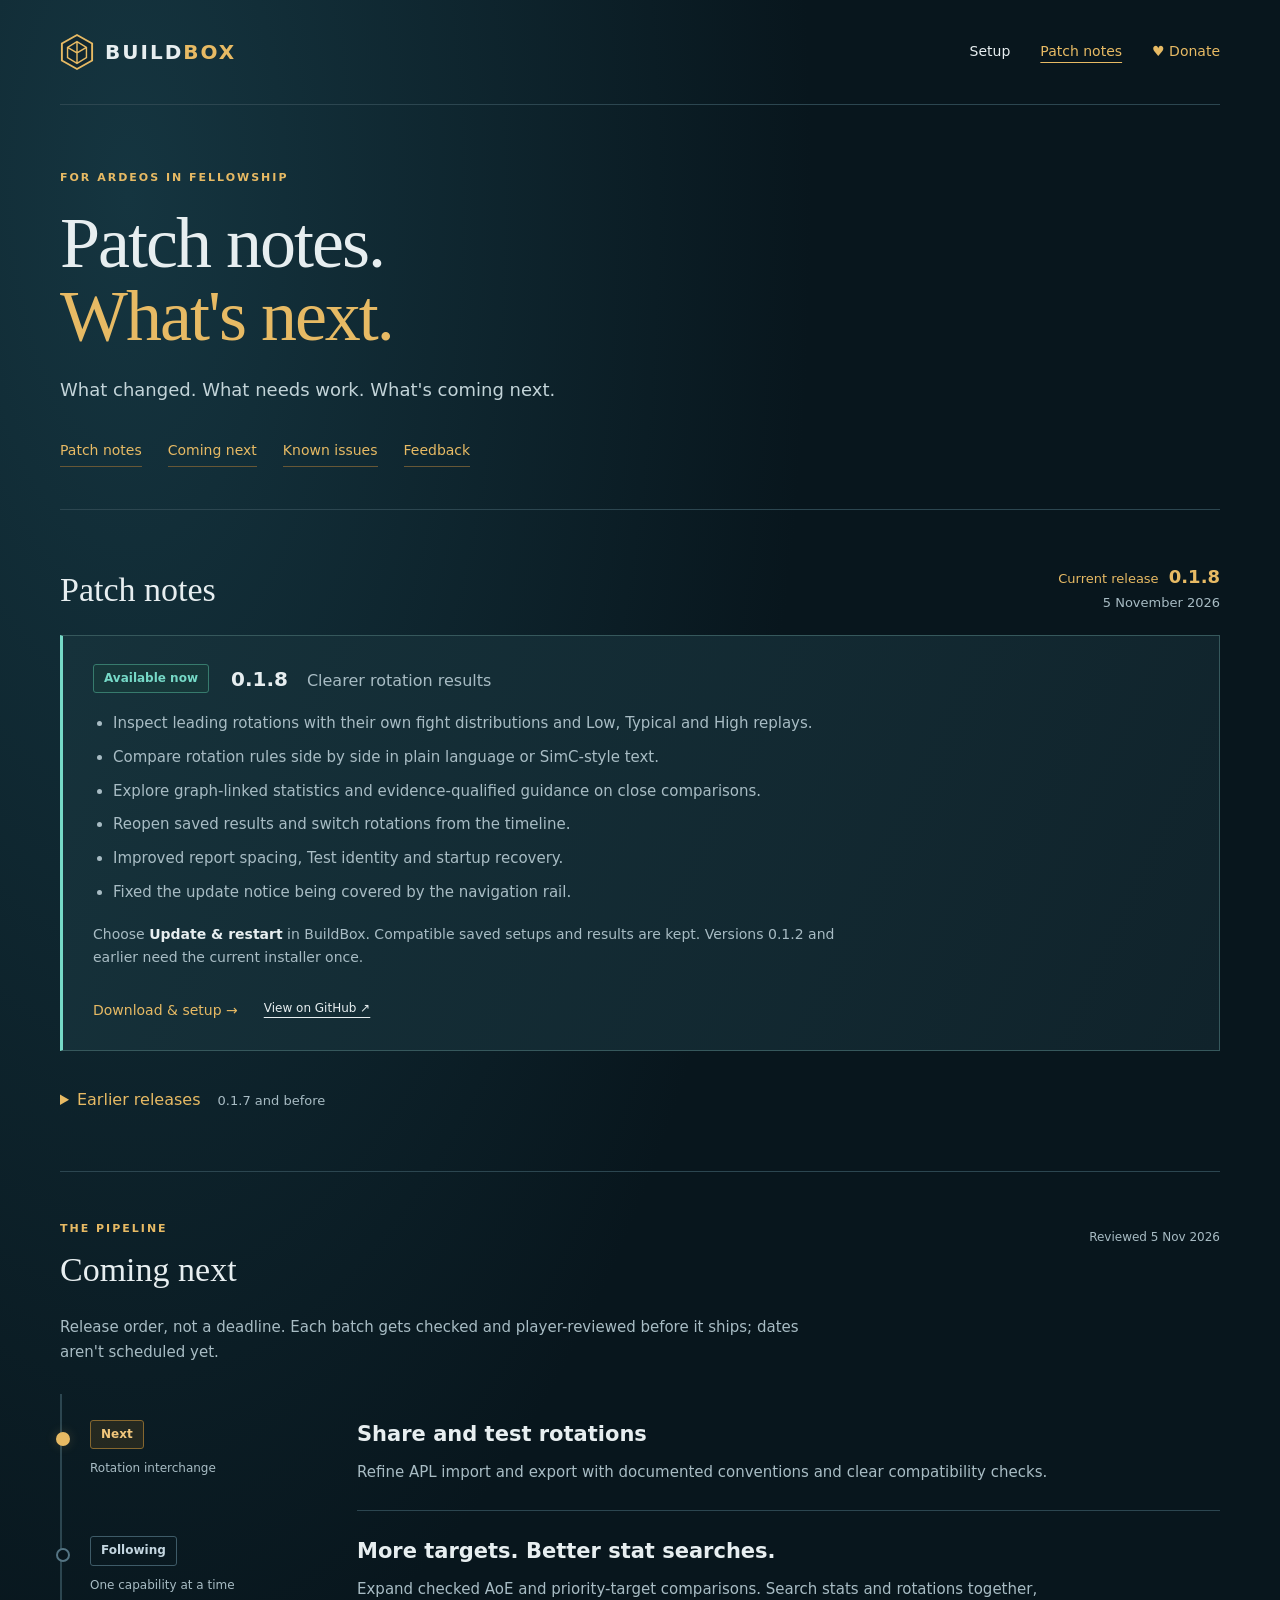
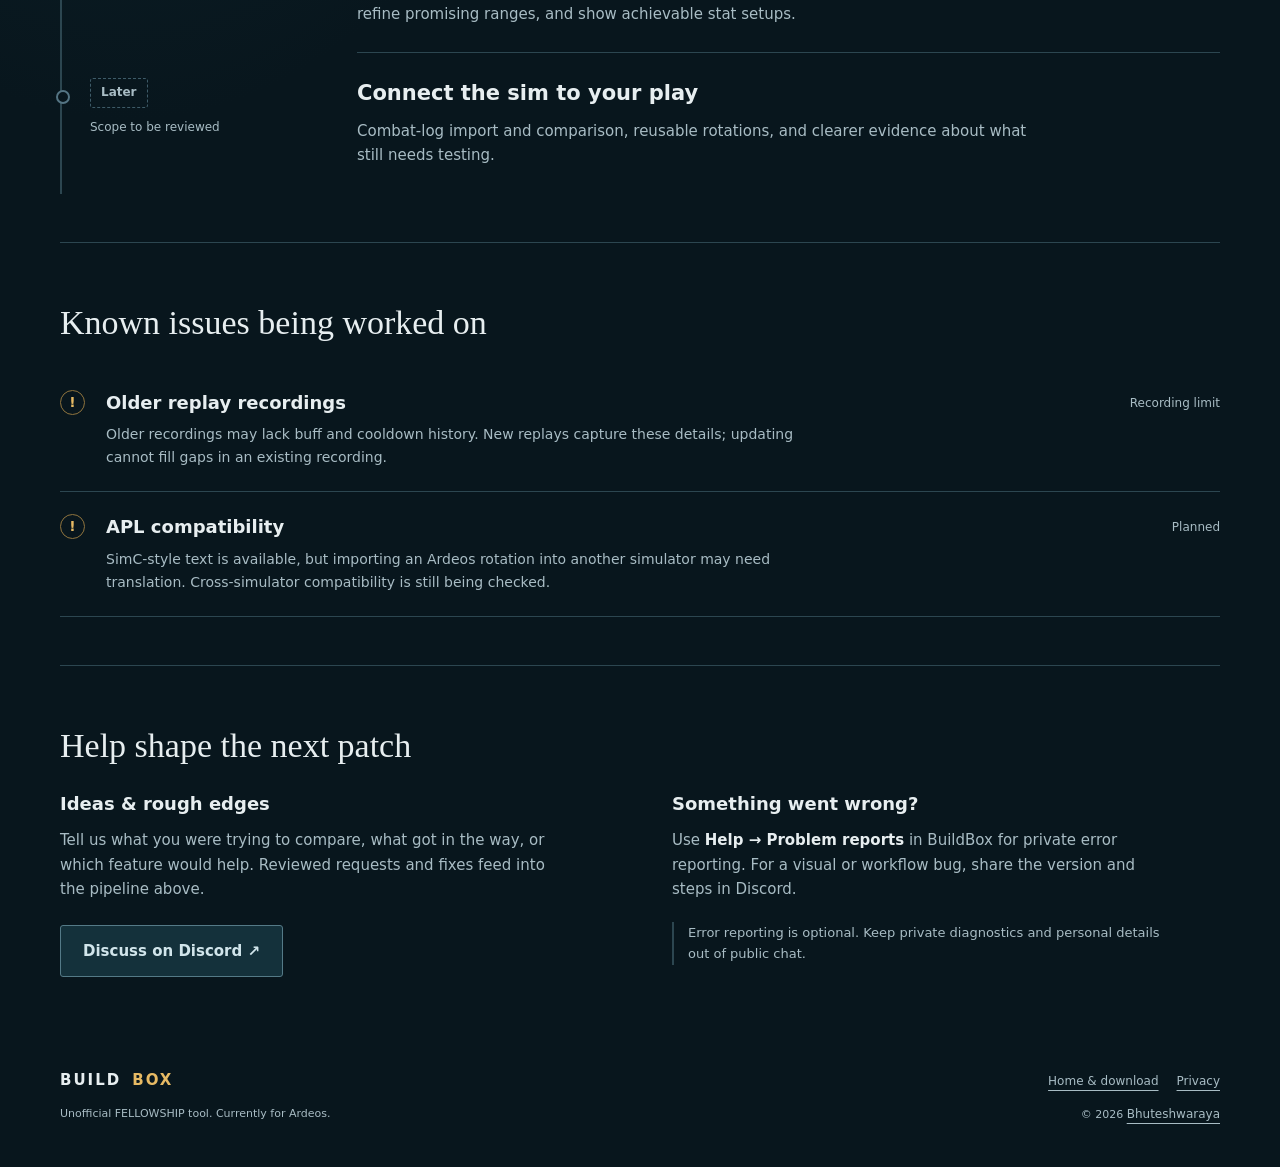
==== commit 3c8fbc9e: "Release BuildBox 0.1.8" ====
--- a/patch-notes.html
+++ b/patch-notes.html
@@ -31,15 +31,22 @@
     </section>
 
     <section id="released" class="section" aria-labelledby="released-title">
-      <div class="section-heading"><h2 id="released-title">Patch notes</h2><p class="release-date">Current release <strong>0.1.7</strong><br><time datetime="2026-11-04">4 November 2026</time></p></div>
-      <article class="release-entry current-release" aria-labelledby="release-017">
-        <div class="release-label"><span class="status-chip live">Available now</span><h3 id="release-017">0.1.7 <span>Clearer replays</span></h3></div>
+      <div class="section-heading"><h2 id="released-title">Patch notes</h2><p class="release-date">Current release <strong>0.1.8</strong><br><time datetime="2026-11-05">5 November 2026</time></p></div>
+      <article class="release-entry current-release" aria-labelledby="release-018">
+        <div class="release-label"><span class="status-chip live">Available now</span><h3 id="release-018">0.1.8 <span>Clearer rotation results</span></h3></div>
+        <ul class="patch-list"><li>Inspect leading rotations with their own fight distributions and Low, Typical and High replays.</li><li>Compare rotation rules side by side in plain language or SimC-style text.</li><li>Explore graph-linked statistics and evidence-qualified guidance on close comparisons.</li><li>Reopen saved results and switch rotations from the timeline.</li><li>Improved report spacing, Test identity and startup recovery.</li><li>Fixed the update notice being covered by the navigation rail.</li></ul>
+        <p class="release-context">Choose <strong>Update &amp; restart</strong> in BuildBox. Compatible saved setups and results are kept. Versions 0.1.2 and earlier need the current installer once.</p>
+        <div class="release-footer"><a class="text-link" href="./">Download &amp; setup →</a><a href="https://github.com/Bhuteshwaraya/buildbox/releases/tag/v0.1.8">View on GitHub ↗</a></div>
+      </article>
+      <details class="release-history">
+        <summary>Earlier releases <span>0.1.7 and before</span></summary>
+      <article class="release-entry" aria-labelledby="release-017">
+        <div class="release-label"><h3 id="release-017">0.1.7 <span>Clearer replays</span></h3></div>
         <ul class="patch-list"><li>Restored recorded buffs, debuffs and cooldowns in fight replays.</li><li>Clarified Ember spending, refunds, Cinder gains and free Detonates.</li><li>Improved timeline sizing and range zoom; removed the duplicate report timeline.</li><li>Smoothed startup and simplified fight settings, with five-minute defaults.</li></ul>
         <p class="release-context">Choose <strong>Update &amp; restart</strong> in BuildBox. Your saved setup is kept. Versions 0.1.2 and earlier need the current installer once.</p>
         <div class="release-footer"><a class="text-link" href="./">Download &amp; setup →</a><a href="https://github.com/Bhuteshwaraya/buildbox/releases/tag/v0.1.7">View on GitHub ↗</a></div>
       </article>
-      <details class="release-history">
-        <summary>Earlier releases <span>0.1.6 and before</span></summary>
+
       <article class="release-entry" aria-labelledby="release-016">
         <div class="release-label"><h3 id="release-016">0.1.6 <span>Update repair</span></h3></div>
         <ul class="patch-list"><li>Fixed updates being refused when older BuildBox versions are retained.</li><li>Moved the update arrow below the version label.</li><li>Patch-note links now open the patch-notes and upcoming-features page.</li></ul>
@@ -64,12 +71,12 @@
     </section>
 
     <section id="pipeline" class="section" aria-labelledby="pipeline-title">
-      <div class="section-heading"><div><p class="eyebrow">THE PIPELINE</p><h2 id="pipeline-title">Coming next</h2></div><p class="roadmap-date">Reviewed <time datetime="2026-11-04">4 Nov 2026</time></p></div>
+      <div class="section-heading"><div><p class="eyebrow">THE PIPELINE</p><h2 id="pipeline-title">Coming next</h2></div><p class="roadmap-date">Reviewed <time datetime="2026-11-05">5 Nov 2026</time></p></div>
       <p class="section-lead">Release order, not a deadline. Each batch gets checked and player-reviewed before it ships; dates aren't scheduled yet.</p>
       <ol class="pipeline-list">
         <li class="pipeline-step next-up">
-          <div class="pipeline-stage"><span class="status-chip testing">Next</span><span class="stage-detail">Results workflow</span></div>
-          <div class="pipeline-body"><h3>Understand the result</h3><p>Expand a build into a useful rotation shortlist. Each rotation gets its own distribution and typical, lucky and unlucky fights.</p></div>
+          <div class="pipeline-stage"><span class="status-chip testing">Next</span><span class="stage-detail">Rotation interchange</span></div>
+          <div class="pipeline-body"><h3>Share and test rotations</h3><p>Refine APL import and export with documented conventions and clear compatibility checks.</p></div>
         </li>
         <li class="pipeline-step">
           <div class="pipeline-stage"><span class="status-chip">Following</span><span class="stage-detail">One capability at a time</span></div>
@@ -84,7 +91,7 @@
 
     <section id="known-issues" class="section" aria-labelledby="issues-title">
       <h2 id="issues-title">Known issues being worked on</h2>
-      <div class="issue-list"><article><span class="issue-marker" aria-hidden="true">!</span><div><h3>Older replay recordings</h3><p>Older recordings may lack buff and cooldown history. New replays capture these details; updating cannot fill gaps in an existing recording.</p></div><span class="issue-state">Recording limit</span></article><article><span class="issue-marker" aria-hidden="true">!</span><div><h3>Rotation result clarity</h3><p>Searches don't yet show a useful shortlist of rotations with separate distributions. This is the next results-workflow improvement.</p></div><span class="issue-state">Planned</span></article></div>
+      <div class="issue-list"><article><span class="issue-marker" aria-hidden="true">!</span><div><h3>Older replay recordings</h3><p>Older recordings may lack buff and cooldown history. New replays capture these details; updating cannot fill gaps in an existing recording.</p></div><span class="issue-state">Recording limit</span></article><article><span class="issue-marker" aria-hidden="true">!</span><div><h3>APL compatibility</h3><p>SimC-style text is available, but importing an Ardeos rotation into another simulator may need translation. Cross-simulator compatibility is still being checked.</p></div><span class="issue-state">Planned</span></article></div>
     </section>
 
     <section id="feedback" class="section" aria-labelledby="feedback-title">
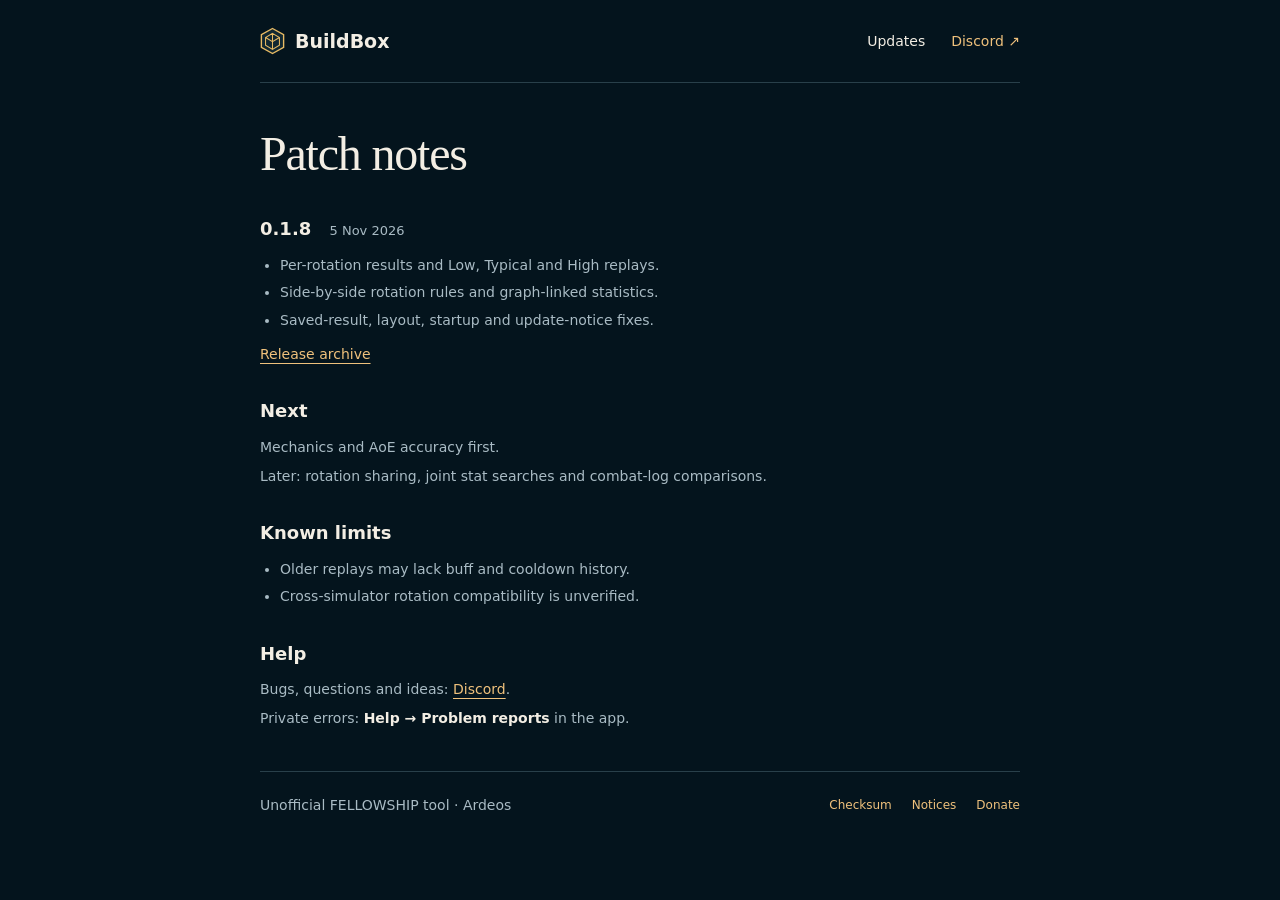
==== commit b2171b5d: "Focus website on ocean artwork and joint optimization" ====
--- a/patch-notes.html
+++ b/patch-notes.html
@@ -3,103 +3,58 @@
 <head>
   <meta charset="utf-8">
   <meta name="viewport" content="width=device-width, initial-scale=1">
-  <meta name="description" content="BuildBox patch notes, upcoming features and known issues. Follow development of the Ardeos build and rotation optimizer for FELLOWSHIP.">
+  <meta name="description" content="BuildBox releases, upcoming work and known limits.">
   <meta property="og:type" content="website">
-  <meta property="og:title" content="BuildBox — Patch notes &amp; what's next">
-  <meta property="og:description" content="Released changes, the upcoming feature pipeline, and ways to help improve BuildBox for Ardeos.">
+  <meta property="og:title" content="Patch notes — BuildBox">
+  <meta property="og:description" content="BuildBox releases, upcoming work and known limits.">
   <meta property="og:url" content="https://bhuteshwaraya.github.io/buildbox/patch-notes.html">
   <meta name="twitter:card" content="summary">
   <meta name="color-scheme" content="dark">
   <meta name="referrer" content="strict-origin-when-cross-origin">
-  <title>Patch notes &amp; what's next — BuildBox</title>
+  <title>Patch notes — BuildBox</title>
   <link rel="icon" href="mark.svg" type="image/svg+xml">
-  <link rel="stylesheet" href="style.css?v=20261103-notes">
-  <link rel="stylesheet" href="updates.css?v=20261103">
+  <link rel="stylesheet" href="style.css?v=20261112">
 </head>
-<body class="updates-page">
+<body>
   <a class="skip" href="#main">Skip to content</a>
-  <header class="site-header wrap">
-    <a class="brand" href="./" aria-label="BuildBox home"><img src="mark.svg" width="34" height="38" alt=""><span>BUILD<span class="gold">BOX</span></span></a>
-    <nav aria-label="Main navigation"><a href="./#setup">Setup</a><a href="patch-notes.html" aria-current="page">Patch notes</a><a class="support-link" href="https://ko-fi.com/bhuteshwaraya" target="_blank" rel="noopener noreferrer">♥ Donate</a></nav>
-  </header>
-  <main id="main" class="wrap">
-    <section class="updates-intro" aria-labelledby="updates-title">
-      <p class="eyebrow">FOR ARDEOS IN FELLOWSHIP</p>
-      <h1 id="updates-title">Patch notes.<br><em>What's next.</em></h1>
-      <p class="intro">What changed. What needs work. What's coming next.</p>
-      <nav class="page-links" aria-label="On this page"><a href="#released">Patch notes</a><a href="#pipeline">Coming next</a><a href="#known-issues">Known issues</a><a href="#feedback">Feedback</a></nav>
-    </section>
-
-    <section id="released" class="section" aria-labelledby="released-title">
-      <div class="section-heading"><h2 id="released-title">Patch notes</h2><p class="release-date">Current release <strong>0.1.8</strong><br><time datetime="2026-11-05">5 November 2026</time></p></div>
-      <article class="release-entry current-release" aria-labelledby="release-018">
-        <div class="release-label"><span class="status-chip live">Available now</span><h3 id="release-018">0.1.8 <span>Clearer rotation results</span></h3></div>
-        <ul class="patch-list"><li>Inspect leading rotations with their own fight distributions and Low, Typical and High replays.</li><li>Compare rotation rules side by side in plain language or SimC-style text.</li><li>Explore graph-linked statistics and evidence-qualified guidance on close comparisons.</li><li>Reopen saved results and switch rotations from the timeline.</li><li>Improved report spacing, Test identity and startup recovery.</li><li>Fixed the update notice being covered by the navigation rail.</li></ul>
-        <p class="release-context">Choose <strong>Update &amp; restart</strong> in BuildBox. Compatible saved setups and results are kept. Versions 0.1.2 and earlier need the current installer once.</p>
-        <div class="release-footer"><a class="text-link" href="./">Download &amp; setup →</a><a href="https://github.com/Bhuteshwaraya/buildbox/releases/tag/v0.1.8">View on GitHub ↗</a></div>
-      </article>
-      <details class="release-history">
-        <summary>Earlier releases <span>0.1.7 and before</span></summary>
-      <article class="release-entry" aria-labelledby="release-017">
-        <div class="release-label"><h3 id="release-017">0.1.7 <span>Clearer replays</span></h3></div>
-        <ul class="patch-list"><li>Restored recorded buffs, debuffs and cooldowns in fight replays.</li><li>Clarified Ember spending, refunds, Cinder gains and free Detonates.</li><li>Improved timeline sizing and range zoom; removed the duplicate report timeline.</li><li>Smoothed startup and simplified fight settings, with five-minute defaults.</li></ul>
-        <p class="release-context">Choose <strong>Update &amp; restart</strong> in BuildBox. Your saved setup is kept. Versions 0.1.2 and earlier need the current installer once.</p>
-        <div class="release-footer"><a class="text-link" href="./">Download &amp; setup →</a><a href="https://github.com/Bhuteshwaraya/buildbox/releases/tag/v0.1.7">View on GitHub ↗</a></div>
-      </article>
-
-      <article class="release-entry" aria-labelledby="release-016">
-        <div class="release-label"><h3 id="release-016">0.1.6 <span>Update repair</span></h3></div>
-        <ul class="patch-list"><li>Fixed updates being refused when older BuildBox versions are retained.</li><li>Moved the update arrow below the version label.</li><li>Patch-note links now open the patch-notes and upcoming-features page.</li></ul>
-        <p class="release-context">Choose <strong>Update &amp; restart</strong> in BuildBox. Your saved setup is kept. Versions 0.1.2 and earlier need the current installer once.</p>
-        <div class="release-footer"><a class="text-link" href="./">Download &amp; setup →</a><a href="https://github.com/Bhuteshwaraya/buildbox/releases/tag/v0.1.6">View on GitHub ↗</a></div>
-      </article>
-
-      <article class="release-entry" aria-labelledby="release-015">
-        <div class="release-label"><h3 id="release-015">0.1.5 <span>A steadier Builder</span></h3></div>
-        <ul class="patch-list"><li>Edit talents inside the Builder and press Enter to save. Starting a run requires a selected talent build.</li><li>Stat previews and bonus messages keep their place; stat locks and comparison values are clearer.</li><li>Gem comparisons use exact legal tiers, with clearer lock states and Hidden Riches limits.</li><li>Character sockets, weapon traits and pane headings are easier to read.</li><li>Tap Escape once to leave fullscreen. Exit confirms that settings stay saved.</li></ul>
-        <p class="release-context">BuildBox checks while open. Choose <strong>Update &amp; restart</strong> when you're ready. Versions 0.1.2 and earlier need the current installer once to repair updating.</p>
-        <div class="release-footer"><a class="text-link" href="./">Download &amp; setup →</a><a href="https://github.com/Bhuteshwaraya/buildbox/releases/tag/v0.1.5">View on GitHub ↗</a></div>
-      </article>
-        <article class="release-entry"><h3>0.1.4 <span>Dependable update checks</span></h3><ul class="patch-list"><li>Automatic update checks no longer skip a cycle.</li><li><strong>Check now</strong> in Options finds new updates immediately.</li></ul></article>
-        <article class="release-entry"><h3>0.1.3 <span>Update recovery</span></h3><ul class="patch-list"><li>Fixed updates failing to restart BuildBox.</li><li>Update errors stay visible, and your saved setup is kept.</li></ul></article>
-        <article class="release-entry"><h3>0.1.2 <span>Update controls</span></h3><ul class="patch-list"><li>Added one-action <strong>Update &amp; restart</strong> and immediate <strong>Check now</strong>.</li></ul><p class="release-context">Use the current installer if you're still on this version.</p></article>
-        <article class="release-entry"><h3>0.1.1 <span>In-app updating</span></h3><ul class="patch-list"><li>Added update notifications, download progress, installation and restart inside BuildBox.</li><li>Added saved-work backups and restoration of compatible setup.</li></ul></article>
-        <article class="release-entry"><h3>0.1.0.2 <span>Saved reports</span></h3><ul class="patch-list"><li>Fixed saved reports and replays failing to open after an update.</li><li>Reduced the Windows download size.</li></ul></article>
-        <article class="release-entry"><h3>First release <span>The starting point</span></h3><ul class="patch-list"><li>Build choices, relic locks, talent cards, gems and Enchant counts.</li><li>Fight setup, rotation searches and computer-usage controls.</li><li>Build results, damage breakdowns and replay timelines.</li><li>Windows setup, save backups, Help and optional private error reports.</li></ul></article>
-        <a class="text-link" href="https://github.com/Bhuteshwaraya/buildbox/releases">All GitHub releases ↗</a>
-      </details>
-    </section>
-
-    <section id="pipeline" class="section" aria-labelledby="pipeline-title">
-      <div class="section-heading"><div><p class="eyebrow">THE PIPELINE</p><h2 id="pipeline-title">Coming next</h2></div><p class="roadmap-date">Reviewed <time datetime="2026-11-05">5 Nov 2026</time></p></div>
-      <p class="section-lead">Release order, not a deadline. Each batch gets checked and player-reviewed before it ships; dates aren't scheduled yet.</p>
-      <ol class="pipeline-list">
-        <li class="pipeline-step next-up">
-          <div class="pipeline-stage"><span class="status-chip testing">Next</span><span class="stage-detail">Rotation interchange</span></div>
-          <div class="pipeline-body"><h3>Share and test rotations</h3><p>Refine APL import and export with documented conventions and clear compatibility checks.</p></div>
-        </li>
-        <li class="pipeline-step">
-          <div class="pipeline-stage"><span class="status-chip">Following</span><span class="stage-detail">One capability at a time</span></div>
-          <div class="pipeline-body"><h3>More targets. Better stat searches.</h3><p>Expand checked AoE and priority-target comparisons. Search stats and rotations together, refine promising ranges, and show achievable stat setups.</p></div>
-        </li>
-        <li class="pipeline-step">
-          <div class="pipeline-stage"><span class="status-chip later">Later</span><span class="stage-detail">Scope to be reviewed</span></div>
-          <div class="pipeline-body"><h3>Connect the sim to your play</h3><p>Combat-log import and comparison, reusable rotations, and clearer evidence about what still needs testing.</p></div>
-        </li>
-      </ol>
-    </section>
-
-    <section id="known-issues" class="section" aria-labelledby="issues-title">
-      <h2 id="issues-title">Known issues being worked on</h2>
-      <div class="issue-list"><article><span class="issue-marker" aria-hidden="true">!</span><div><h3>Older replay recordings</h3><p>Older recordings may lack buff and cooldown history. New replays capture these details; updating cannot fill gaps in an existing recording.</p></div><span class="issue-state">Recording limit</span></article><article><span class="issue-marker" aria-hidden="true">!</span><div><h3>APL compatibility</h3><p>SimC-style text is available, but importing an Ardeos rotation into another simulator may need translation. Cross-simulator compatibility is still being checked.</p></div><span class="issue-state">Planned</span></article></div>
-    </section>
-
-    <section id="feedback" class="section" aria-labelledby="feedback-title">
-      <h2 id="feedback-title">Help shape the next patch</h2>
-      <div class="feedback-grid"><article><h3>Ideas &amp; rough edges</h3><p>Tell us what you were trying to compare, what got in the way, or which feature would help. Reviewed requests and fixes feed into the pipeline above.</p><a class="button feedback-button" href="https://discord.gg/cBM9TTjxJ" target="_blank" rel="noopener noreferrer">Discuss on Discord ↗</a></article><article><h3>Something went wrong?</h3><p>Use <strong>Help → Problem reports</strong> in BuildBox for private error reporting. For a visual or workflow bug, share the version and steps in Discord.</p><p class="privacy-hint">Error reporting is optional. Keep private diagnostics and personal details out of public chat.</p></article></div>
-    </section>
-  </main>
-  <footer class="wrap footer"><div><span class="brand">BUILD<span class="gold">BOX</span></span><p>Unofficial FELLOWSHIP tool. Currently for Ardeos.</p></div><div><a href="./">Home &amp; download</a><a href="./#privacy">Privacy</a><p>© 2026 <a href="https://github.com/Bhuteshwaraya">Bhuteshwaraya</a></p></div></footer>
+  <div class="wrap">
+    <header>
+      <a class="brand" href="./" aria-label="BuildBox home"><img src="mark.svg" width="25" height="28" alt="">BuildBox</a>
+      <nav aria-label="Main navigation"><a href="patch-notes.html" aria-current="page">Updates</a><a href="https://discord.gg/bJ2hwedf4w">Discord ↗</a></nav>
+    </header>
+    <main id="main">
+      <h1>Patch notes</h1>
+      <section id="released">
+        <h2 id="release-018">0.1.8 <time datetime="2026-11-05">5 Nov 2026</time></h2>
+        <ul>
+          <li>Per-rotation results and Low, Typical and High replays.</li>
+          <li>Side-by-side rotation rules and graph-linked statistics.</li>
+          <li>Saved-result, layout, startup and update-notice fixes.</li>
+        </ul>
+        <p><a href="https://github.com/Bhuteshwaraya/buildbox/releases">Release archive</a></p>
+      </section>
+      <section id="pipeline">
+        <h2>Next</h2>
+        <p>Mechanics and AoE accuracy first.</p>
+        <p>Later: rotation sharing, joint stat searches and combat-log comparisons.</p>
+      </section>
+      <section id="known-issues">
+        <h2>Known limits</h2>
+        <ul>
+          <li>Older replays may lack buff and cooldown history.</li>
+          <li>Cross-simulator rotation compatibility is unverified.</li>
+        </ul>
+      </section>
+      <section id="feedback">
+        <h2>Help</h2>
+        <p>Bugs, questions and ideas: <a href="https://discord.gg/bJ2hwedf4w">Discord</a>.</p>
+        <p>Private errors: <strong>Help → Problem reports</strong> in the app.</p>
+      </section>
+    </main>
+    <footer>
+      <p>Unofficial FELLOWSHIP tool · Ardeos</p>
+      <nav aria-label="More links"><a href="SHA256SUMS.txt">Checksum</a><a href="THIRD-PARTY-NOTICES.txt">Notices</a><a href="https://ko-fi.com/bhuteshwaraya">Donate</a></nav>
+    </footer>
+  </div>
 </body>
 </html>
-
--- a/style.css
+++ b/style.css
@@ -1,7 +1,73 @@
-:root{color-scheme:dark;--bg:#08161d;--panel:#102731;--line:#2c4650;--text:#e7eef0;--muted:#a8bcc4;--gold:#e7ba64;--teal:#76d9c7}*{box-sizing:border-box}html{scroll-behavior:smooth;scroll-padding-top:32px}body{margin:0;background:radial-gradient(ellipse at 10% 7%,#153540 0,transparent 42%),var(--bg);color:var(--text);font:16px/1.65 "Segoe UI",system-ui,sans-serif}.wrap{width:min(1160px,calc(100% - 64px));margin-inline:auto}a{color:inherit;text-underline-offset:5px}a:hover{color:var(--gold)}a:focus-visible,summary:focus-visible{outline:3px solid var(--teal);outline-offset:5px}h1,h2,h3,p{margin:0}h1,h2{font-family:Georgia,"Times New Roman",serif;font-weight:400}h3{font-size:18px;font-weight:600;line-height:1.4}.gold{color:var(--gold)}.muted{color:var(--muted)}.site-header{min-height:105px;display:flex;justify-content:space-between;align-items:center;border-bottom:1px solid var(--line);gap:28px}.brand{display:inline-flex;align-items:center;gap:11px;text-decoration:none;font-weight:650;letter-spacing:2px;font-size:20px}.brand>span{display:inline}nav{display:flex;align-items:center;gap:30px;font-size:14px}nav a{text-decoration:none}.support-link{color:var(--gold)}.hero{display:grid;grid-template-columns:1.12fr 1fr;gap:72px;padding-block:74px 84px}.eyebrow{font-size:11px;font-weight:650;letter-spacing:2px;color:var(--gold);line-height:1.6}.status-dot{display:inline-block;background:var(--teal);border-radius:50%;width:6px;height:6px;margin-right:9px;vertical-align:2px}h1{font-size:clamp(60px,6.8vw,88px);line-height:1.02;letter-spacing:-3px;margin:24px 0 28px}h1 em{color:var(--gold);font-style:normal}.intro{font-size:18px;line-height:1.65;max-width:460px;color:#c3d4d9}.download-actions{display:flex;align-items:center;flex-wrap:wrap;gap:20px;margin:32px 0 14px}.button{display:inline-flex;align-items:center;justify-content:center;min-height:52px;padding:12px 22px;text-decoration:none;border:1px solid var(--gold);font-weight:650;font-size:15px;border-radius:3px;transition:background .15s,box-shadow .15s}.primary{background:var(--gold);color:#15232b}.primary:hover{background:#f2cf8b;color:#15232b;box-shadow:0 0 26px #e7ba6420}.text-link{font-size:14px;color:var(--gold);text-decoration:none}.download-meta,.requirements{font-size:12px;color:var(--muted)}.requirements{margin-top:3px}.preview-notice{margin-top:25px;border-left:2px solid #927b4e;padding-left:14px;color:var(--muted);font-size:12px;max-width:470px}.preview-notice strong{color:#e4d5b7}.workflow{background:linear-gradient(140deg,#16323e,#0e232d);border:1px solid #3a5360;border-top:2px solid var(--gold);padding:28px 32px;align-self:center;position:relative}.workflow-heading{display:flex;justify-content:space-between;gap:12px;align-items:center}.local-label{font-size:11px;color:var(--teal)}.workflow h2{font-size:40px;line-height:1.15;margin:24px 0 8px}.steps{list-style:none;padding:0;margin:0}.steps li{border-bottom:1px solid var(--line);padding:25px 0}.steps p{font-size:14px;color:var(--muted);margin-top:8px}.mini-tags{display:flex;gap:8px;flex-wrap:wrap;margin-top:14px;font-size:10px;letter-spacing:.5px;color:var(--teal)}.mini-tags span{border:1px solid #365d62;padding:3px 9px}.workflow-foot{padding-top:22px;font-size:13px;color:var(--gold)}.workflow-foot span{font-size:12px;color:var(--muted)}.section{border-top:1px solid var(--line);padding-block:60px}.section h2{font-size:34px;line-height:1.2;margin:12px 0 24px}.setup{display:grid;grid-template-columns:1fr 1.3fr;gap:90px}.section-intro p:not(.eyebrow){color:var(--muted);font-size:15px;margin-top:18px}.install-steps{padding:0;margin:0;list-style:none}.install-steps li+li{margin-top:28px}.install-steps h3{display:flex;align-items:center;gap:14px;margin-bottom:8px}.install-steps h3 span{font-size:12px;border:1px solid #6b6148;width:26px;height:26px;display:grid;place-items:center;color:var(--gold);flex:none}.install-steps p{font-size:14px;color:var(--muted);margin-left:40px}.install-steps p+p{margin-top:8px}.section-heading{display:flex;align-items:flex-start;justify-content:space-between;gap:24px}.release-date{font-size:13px;color:var(--gold);text-align:right;padding-top:4px}.release-date time{color:var(--muted)}.release-grid{display:grid;grid-template-columns:1fr 1fr;gap:64px;margin-top:12px}.release-grid h3{color:var(--teal);font-size:15px}.release-grid ul{font-size:14px;color:var(--muted);padding-left:18px;margin:14px 0 0}.release-grid li+li{margin-top:10px}.release-footer{display:flex;flex-wrap:wrap;gap:26px;font-size:12px;margin-top:30px}.practical{display:grid;grid-template-columns:repeat(3,1fr);gap:38px}.practical h2{font-size:25px;margin-bottom:18px}.practical p:not(.eyebrow){font-size:13px;color:var(--muted)}.practical p+p{margin-top:12px}.support{border-top:1px solid #a78a50;border-bottom:1px solid #3e4e48;background:linear-gradient(105deg,#26352d,#132630);padding:35px 38px;display:flex;align-items:center;justify-content:space-between;gap:36px}.support h2{font-size:29px;margin:8px 0}.support p:not(.eyebrow){font-size:14px;color:var(--muted);max-width:620px}.support-button{flex:none;color:var(--gold);background:#e7ba6409}.support-button:hover{background:#e7ba641c}.footer{padding-block:42px;display:flex;justify-content:space-between;gap:26px;color:var(--muted)}.footer .brand{font-size:15px;color:var(--text)}.footer p{font-size:11px;margin-top:12px}.footer>div:last-child{text-align:right}.footer a{font-size:12px;margin-left:18px}.skip{position:absolute;left:18px;top:-100px;background:var(--gold);color:var(--bg);padding:10px 18px;z-index:2}.skip:focus{top:10px}@media(max-width:1000px){.hero{gap:36px}.workflow{padding:24px}.workflow-heading{align-items:start;flex-direction:column;gap:4px}.setup{gap:48px}.practical{gap:24px}.practical h2{font-size:23px}.hero h1{font-size:76px}.download-actions{gap:16px}}@media(max-width:760px){.wrap{width:calc(100% - 36px)}.site-header{min-height:82px}.brand{font-size:17px;letter-spacing:1px;gap:8px}.brand img{width:27px}nav{gap:15px;font-size:12px}.hero{grid-template-columns:1fr;padding-block:45px 48px;gap:38px}.hero h1{font-size:clamp(48px,16vw,72px)}.intro{max-width:570px}.workflow{padding:25px}.workflow-heading{flex-direction:row;align-items:center}.workflow h2{font-size:34px}.section{padding-block:42px}.setup,.release-grid,.practical{grid-template-columns:1fr;gap:30px}.section h2{font-size:30px;margin-bottom:18px}.practical h2{font-size:26px}.section-intro p:not(.eyebrow){margin-top:12px}.section-heading{gap:16px}.release-date{font-size:11px;min-width:115px}.release-grid{margin-top:8px}.release-footer{gap:18px}.support{padding:25px;align-items:flex-start;flex-direction:column;gap:24px}.support h2{font-size:28px}.footer{padding-block:30px;flex-direction:column}.footer>div:last-child{text-align:left}.footer a{margin:0 18px 0 0}}@media(max-width:380px){nav{gap:10px}.site-header .brand{font-size:15px}.brand img{width:23px}.eyebrow{letter-spacing:1.4px}.workflow-heading{flex-direction:column;align-items:flex-start}.section-heading{flex-direction:column;gap:0}.release-date{text-align:left}.download-actions .button{width:100%}}@media(prefers-reduced-motion:reduce){html{scroll-behavior:auto}.button{transition:none}}
-
-.hero-copy,.workflow{min-width:0}
-.workflow h2{margin-top:0;font-size:32px}.steps li:last-child{border-bottom:0;padding-bottom:0}.patch-list{padding-left:20px;color:var(--muted);font-size:15px;margin:0}.patch-list li+li{margin-top:9px}.practical h2{margin-top:0}.download-meta,.requirements,.preview-notice{font-size:13px}.footer a{margin-left:0}.footer>div:last-child>a+a{margin-left:18px}
-.download-release{display:flex;align-items:baseline;gap:10px;margin:26px 0 12px;color:var(--muted);font-size:14px;line-height:1.5;font-variant-numeric:tabular-nums}.download-release strong{color:var(--gold);font-size:19px;font-weight:650}.download-release time{white-space:nowrap}
-
-.download-release+.download-actions{margin-top:0}
+:root { color-scheme: dark; --bg: #04141d; --text: #f3eee4; --muted: #a9bbc4; --line: #29404a; --gold: #efc17c; }
+* { box-sizing: border-box; }
+html { scroll-padding-top: 24px; }
+body { margin: 0; background: var(--bg); color: var(--text); font: 16px/1.6 system-ui, sans-serif; }
+a { color: var(--gold); text-underline-offset: 4px; }
+a:hover { color: #ffe3b6; }
+a:focus-visible, summary:focus-visible { outline: 3px solid #85e7dc; outline-offset: 6px; }
+nav { display: flex; flex-wrap: wrap; gap: 26px; font-size: 14px; }
+nav a { text-decoration: none; }
+.site-header { position: absolute; z-index: 2; inset: 0 0 auto; display: flex; justify-content: space-between; align-items: center; padding: 26px clamp(24px, 4.5vw, 80px); background: linear-gradient(#03121bcc, transparent); }
+.site-header nav a { color: var(--text); }
+.brand { display: inline-flex; align-items: center; gap: 10px; color: var(--text); font-size: 19px; font-weight: 650; text-decoration: none; }
+.brand img { display: block; }
+.hero { position: relative; isolation: isolate; min-height: min(880px, 100svh); display: flex; align-items: flex-end; padding: 140px clamp(24px, 4.5vw, 80px) 48px; }
+.hero-art { position: absolute; z-index: -2; inset: 0; }
+.hero-art img { display: block; width: 100%; height: 100%; object-fit: cover; object-position: 50% 40%; }
+.hero::after { content: ""; position: absolute; z-index: -1; inset: 0; pointer-events: none; background: linear-gradient(0deg, var(--bg), #04141d8c 22%, transparent 53%); }
+.hero-copy { max-width: 580px; }
+h1, h2, p { margin: 0; }
+.hero h1 { font: 400 clamp(64px, 6.4vw, 104px)/1.05 Georgia, "Times New Roman", serif; letter-spacing: -.045em; }
+.tagline { margin-top: 18px; font-size: clamp(20px, 1.7vw, 26px); line-height: 1.45; color: var(--text); }
+.download { display: inline-flex; align-items: center; gap: 28px; padding: 12px 20px; margin: 28px 0 12px; border: 1px solid var(--gold); background: var(--gold); color: #10212a; font-size: 15px; font-weight: 650; text-decoration: none; border-radius: 3px; }
+.download:hover { background: #ffe3b6; color: #10212a; }
+.meta { color: var(--muted); font-size: 12px; line-height: 1.7; }
+.below { margin: 0 clamp(24px, 4.5vw, 80px); }
+.details { max-width: 760px; padding: 10px 0 24px; font-size: 14px; }
+summary { width: fit-content; cursor: pointer; color: var(--muted); padding: 6px 0; }
+summary:hover { color: var(--text); }
+dl { margin: 16px 0 6px; }
+dl > div { display: grid; grid-template-columns: 65px 1fr; gap: 20px; padding: 11px 0; border-top: 1px solid var(--line); }
+dt { color: var(--text); }
+dd { margin: 0; color: var(--muted); }
+strong { color: var(--text); font-weight: 600; }
+footer { display: flex; align-items: center; justify-content: space-between; flex-wrap: wrap; gap: 14px 26px; border-top: 1px solid var(--line); padding: 22px 0 28px; }
+footer p, footer nav { color: var(--muted); font-size: 12px; }
+footer nav { gap: 20px; }
+.skip { position: absolute; left: 16px; top: -100px; z-index: 3; padding: 10px 16px; background: var(--gold); color: var(--bg); }
+.skip:focus { top: 8px; }
+.wrap { width: min(760px, calc(100% - 48px)); margin-inline: auto; }
+.wrap header { display: flex; align-items: center; justify-content: space-between; flex-wrap: wrap; gap: 14px 24px; padding: 26px 0; border-bottom: 1px solid var(--line); }
+.wrap main { padding: 42px 0; }
+.wrap h1 { font: 400 clamp(36px, 5vw, 48px)/1.2 Georgia, "Times New Roman", serif; letter-spacing: -.025em; }
+.wrap h2 { font-size: 18px; margin-bottom: 10px; }
+.wrap h2 time { margin-left: 12px; font-size: 13px; font-weight: 400; color: var(--muted); }
+.wrap section { margin-top: 32px; }
+.wrap p, .wrap li { color: var(--muted); font-size: 14px; }
+.wrap p + p { margin-top: 6px; }
+ul { margin: 0 0 12px; padding-left: 20px; }
+li + li { margin-top: 5px; }
+[aria-current="page"] { color: var(--text); }
+@media (min-width: 1800px) { .hero { min-height: 960px; } }
+@media (max-width: 1100px) {
+  .site-header { position: relative; padding: 20px 24px; background: none; }
+  .hero { display: block; min-height: 0; padding: 0 0 28px; }
+  .hero-art { position: relative; display: block; }
+  .hero-art img { height: auto; object-fit: contain; }
+  .hero::after { display: none; }
+  .hero-copy { padding: 24px 24px 0; }
+  .hero h1 { font-size: 58px; }
+  .tagline { margin-top: 12px; font-size: 20px; }
+  .download { margin-top: 24px; }
+  .below { margin-inline: 24px; }
+  .details { padding-bottom: 18px; }
+  footer { display: block; }
+  footer nav { margin-top: 12px; }
+}
+@media (max-width: 360px) {
+  nav { gap: 18px; }
+  .hero h1 { font-size: 52px; }
+  .tagline { font-size: 19px; }
+  .download { gap: 18px; font-size: 14px; }
+  dl > div { grid-template-columns: 1fr; gap: 3px; }
+}
